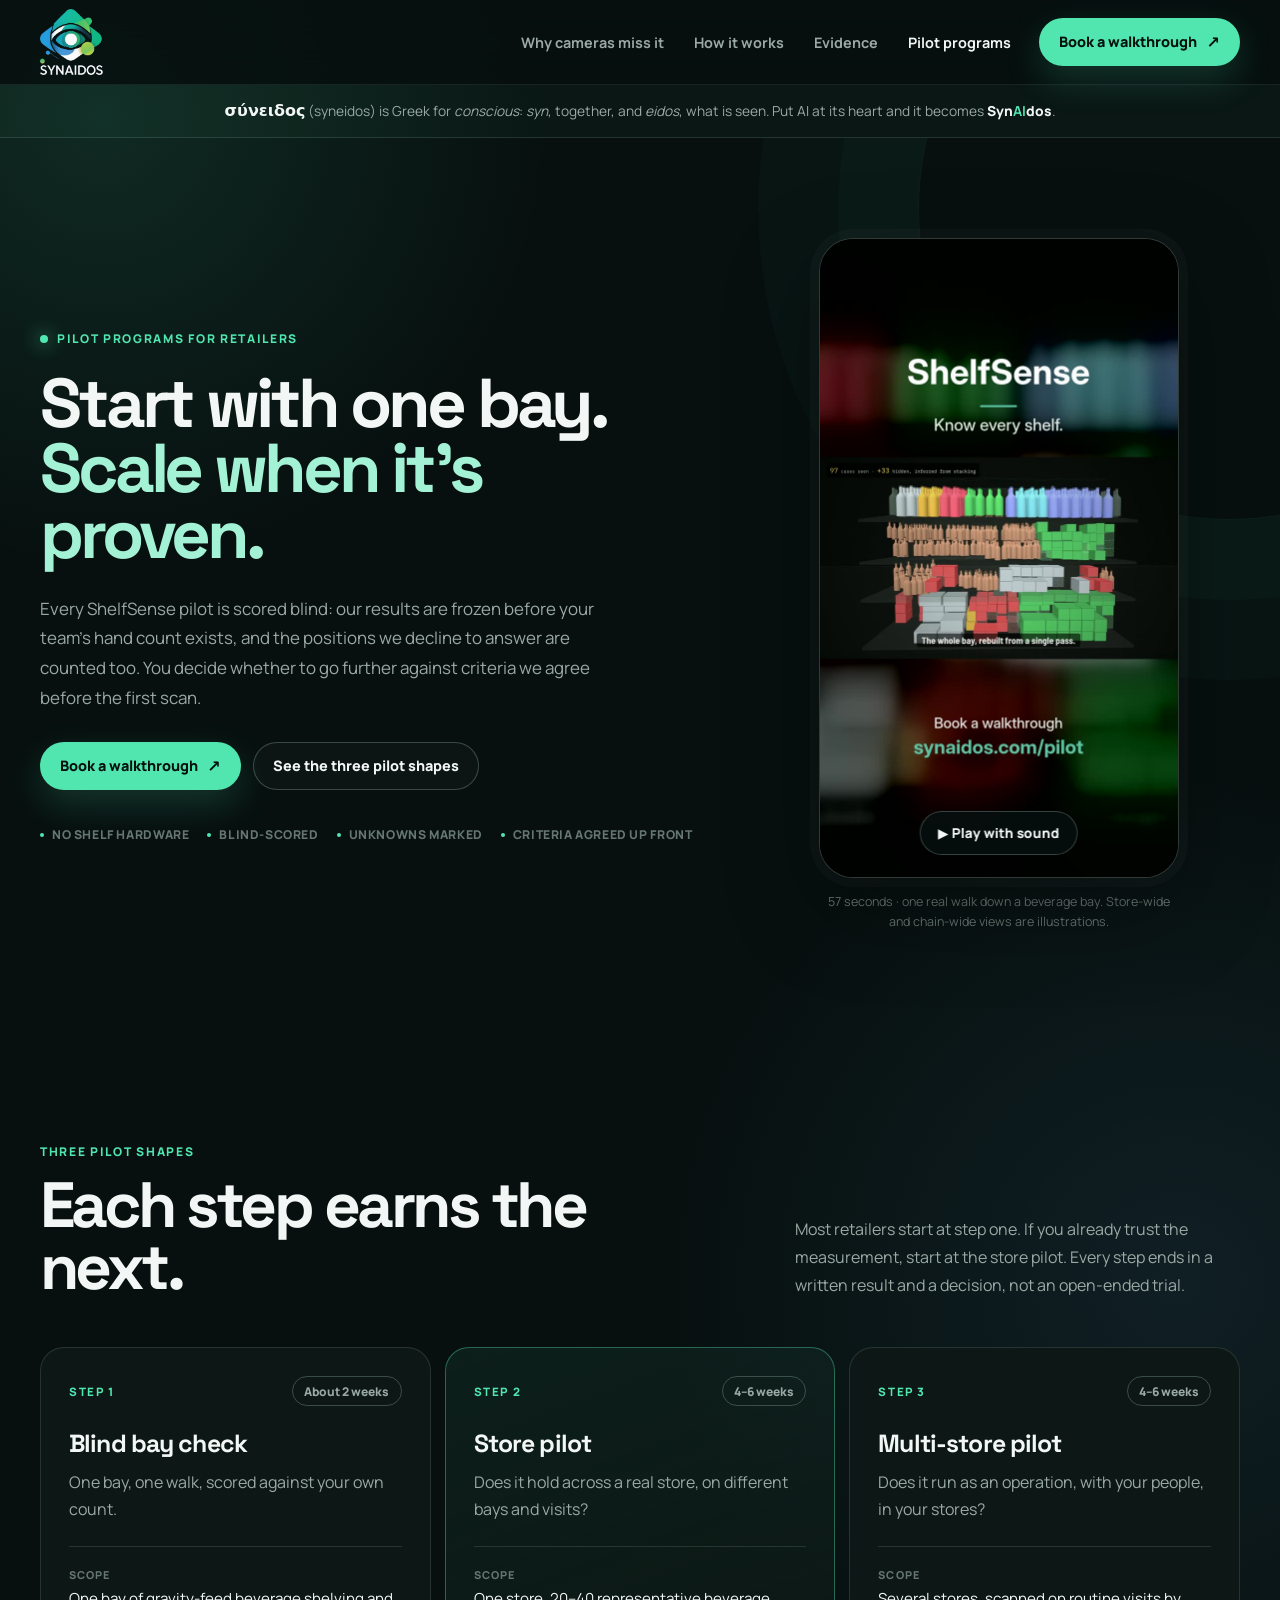
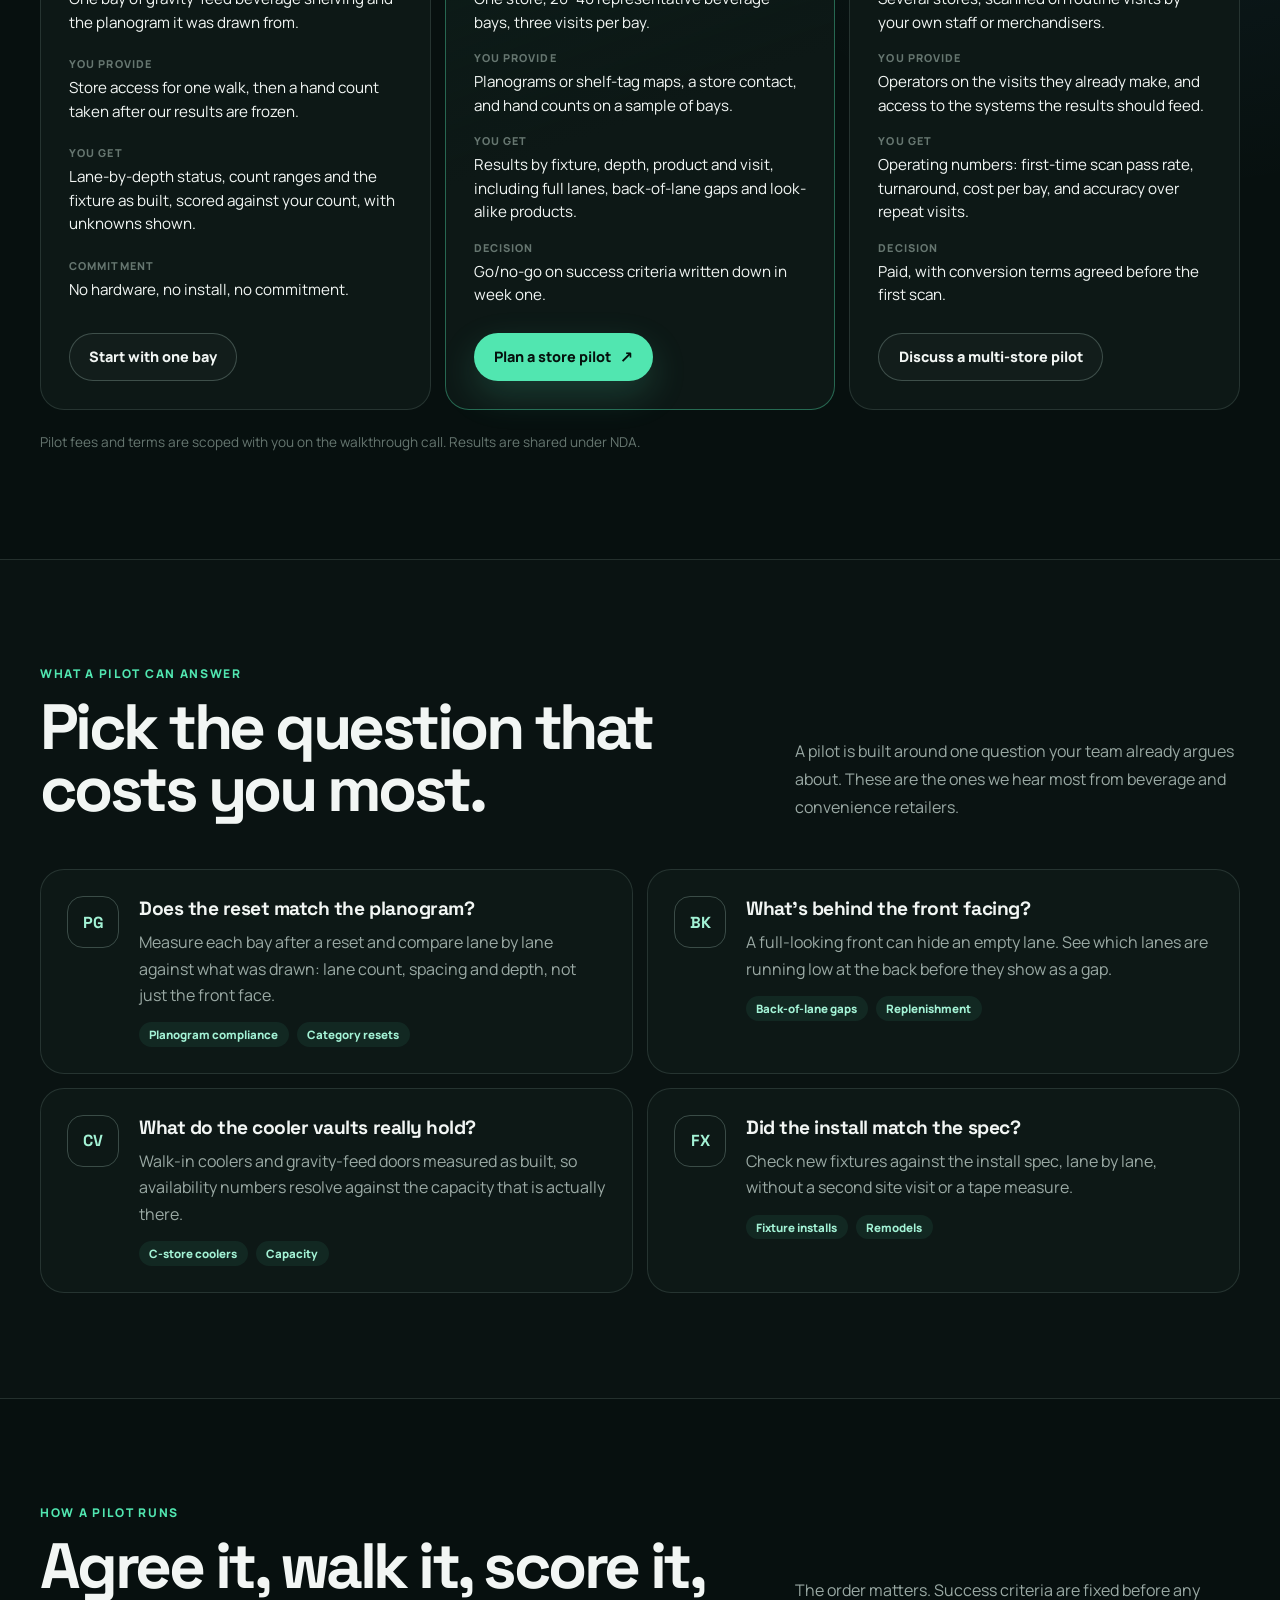
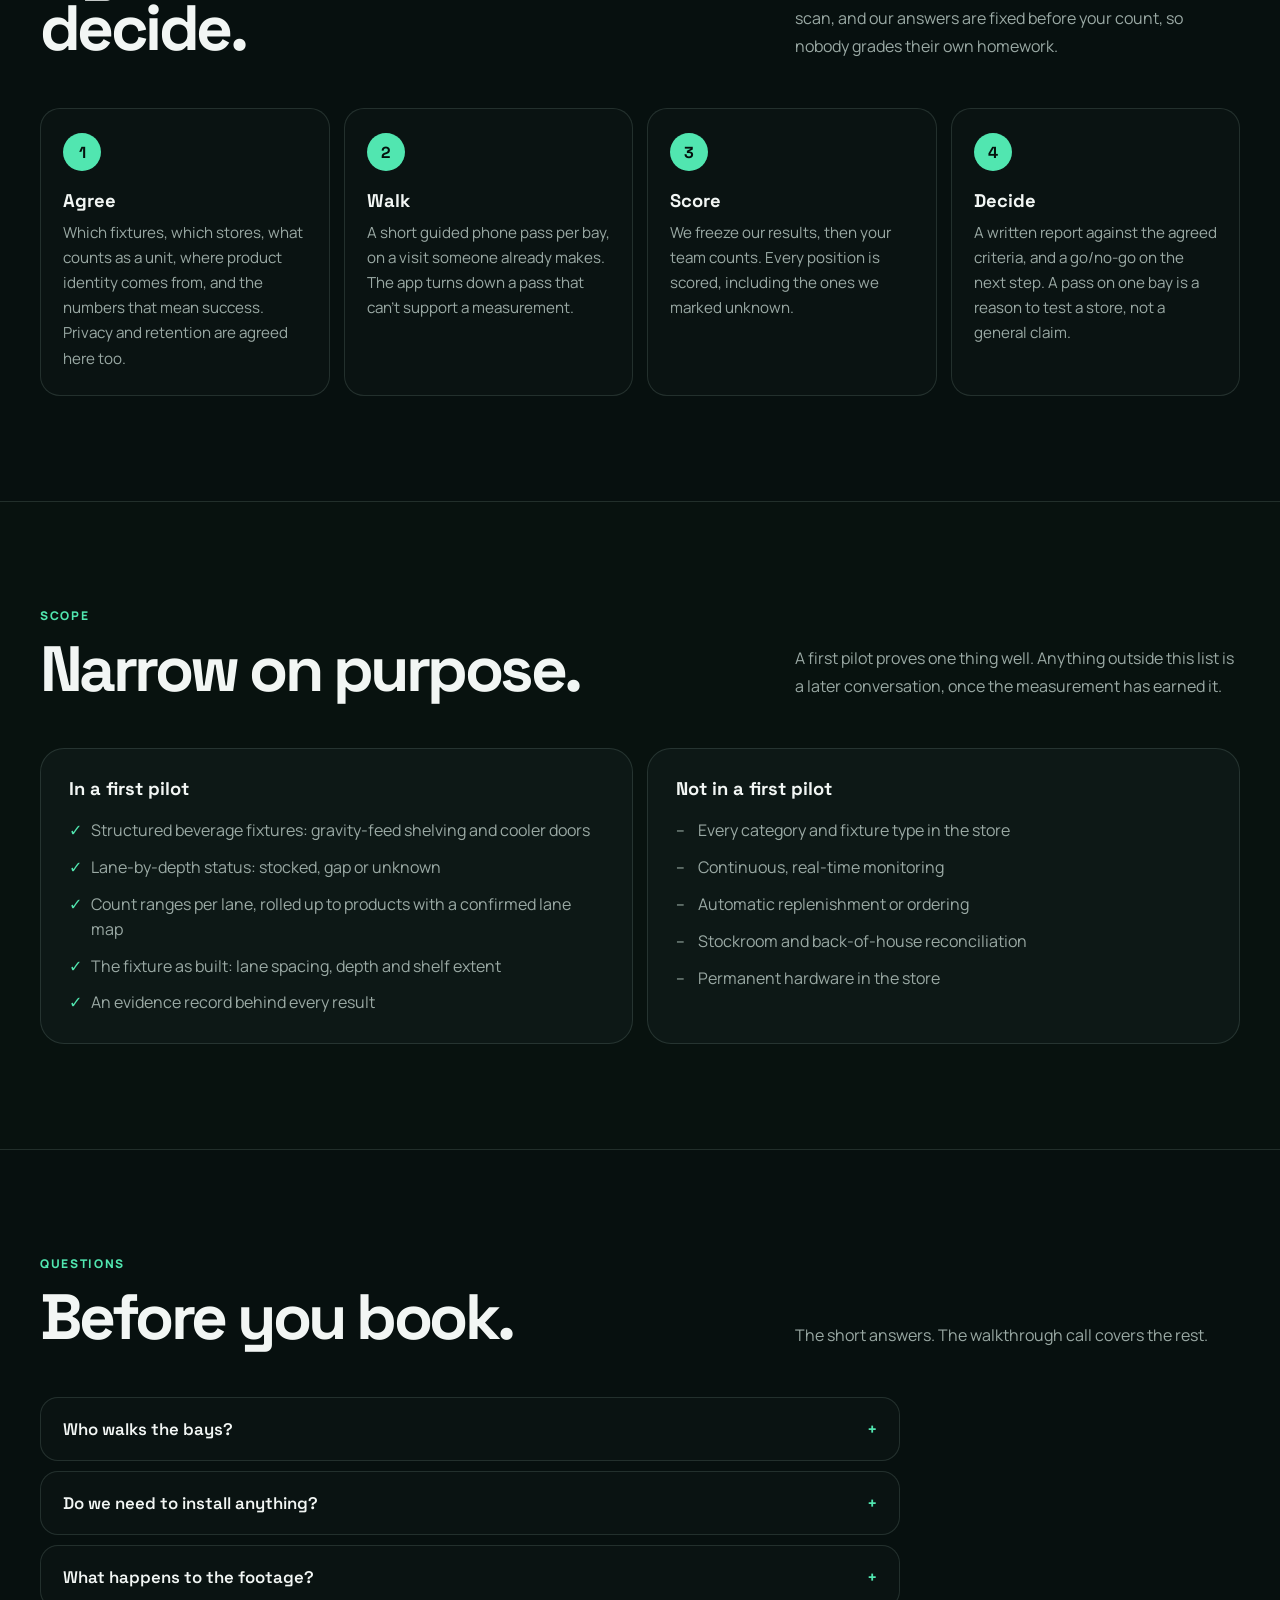
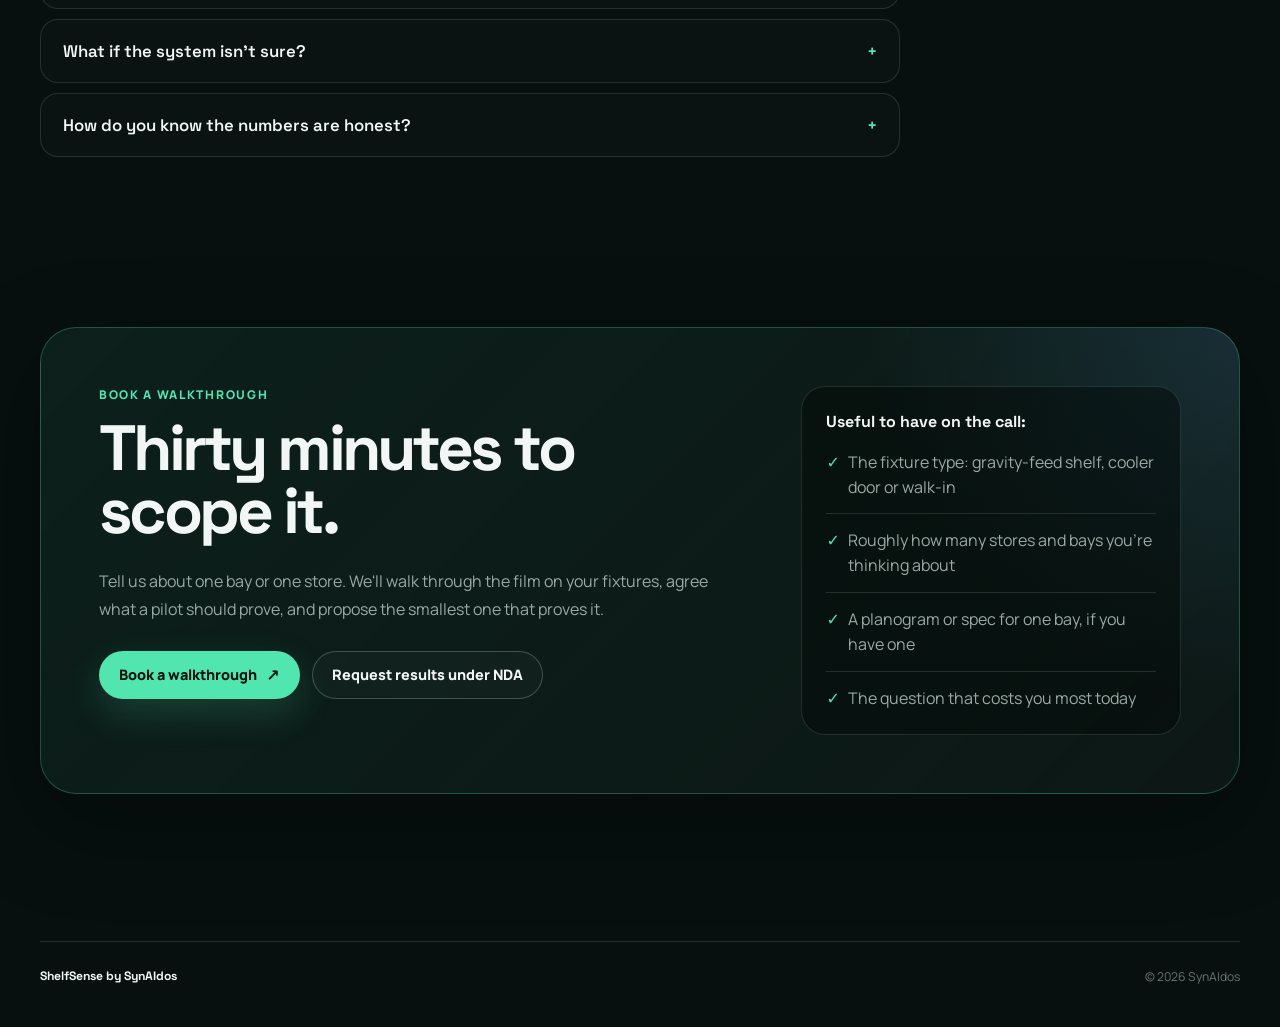
==== pilot/index.html @ da16e363 "Add the /pilot page and the SynAIdos name note - pilot/: three pilot shapes (blind bay check, store " ====
<!doctype html>
<html lang="en">
<head>
  <meta charset="utf-8">
  <meta name="viewport" content="width=device-width, initial-scale=1">
  <meta name="theme-color" content="#07100f">
  <title>Pilot programs | ShelfSense by SynAIdos</title>
  <meta name="description" content="Pilot ShelfSense with your stores: start with one bay scored blind against a hand count, then one store, then a multi-store operational pilot with go/no-go criteria agreed before the first scan.">
  <meta property="og:title" content="ShelfSense pilot programs">
  <meta property="og:description" content="Start with one bay. Scale when it's proven. Pilot programs for retailers, scored blind against your own hand count.">
  <meta property="og:type" content="website">
  <meta property="og:image" content="https://synaidos.com/pilot/media/shelfsense-film-poster.jpg">
  <link rel="icon" type="image/png" href="../myicon.png">
  <link rel="preconnect" href="https://fonts.googleapis.com">
  <link rel="preconnect" href="https://fonts.gstatic.com" crossorigin>
  <link href="https://fonts.googleapis.com/css2?family=Manrope:wght@400;500;600;700;800&family=Space+Grotesk:wght@500;600;700&display=swap" rel="stylesheet">
  <style>
    :root {
      color-scheme: dark;
      --ink:#f2f6f4; --muted:#9aa9a4; --faint:#667670; --bg:#07100f; --deep:#040908;
      --panel:#0d1816; --panel2:#12211e; --line:rgba(181,214,202,.15); --line2:rgba(181,214,202,.27);
      --mint:#51e6b0; --mint2:#a3f2d5; --blue:#69b8ff; --coral:#ff7f68; --amber:#f5c868; --unknown:#63716c;
      --radius:24px; --shell:1200px; --shadow:0 30px 90px rgba(0,0,0,.34);
    }
    * { box-sizing:border-box; }
    html { scroll-behavior:smooth; scroll-padding-top:100px; }
    body { margin:0; min-width:320px; overflow-x:hidden; color:var(--ink); font-family:"Manrope",system-ui,sans-serif; -webkit-font-smoothing:antialiased;
      background:radial-gradient(circle at 8% 2%,rgba(81,230,176,.12),transparent 28rem),radial-gradient(circle at 92% 22%,rgba(105,184,255,.09),transparent 32rem),var(--bg); }
    body.menu-open { overflow:hidden; }
    a { color:inherit; text-decoration:none; }
    button { font:inherit; }
    :focus-visible { outline:3px solid var(--blue); outline-offset:4px; }
    .shell { width:min(calc(100% - 40px),var(--shell)); margin:0 auto; }
    h1,h2,h3,p { margin-top:0; }
    h1,h2,h3 { font-family:"Space Grotesk",system-ui,sans-serif; }

    .site-header { position:sticky; top:0; z-index:30; border-bottom:1px solid rgba(181,214,202,.1); background:rgba(7,16,15,.84); backdrop-filter:blur(18px); }
    .header-inner { min-height:84px; display:flex; align-items:center; justify-content:space-between; gap:28px; }
    .brand { flex:0 0 auto; display:inline-flex; align-items:center; }
    .brand img { display:block; width:auto; height:66px; object-fit:contain; }
    .desktop-nav { margin-left:auto; display:flex; gap:30px; color:var(--muted); font-size:.9rem; font-weight:700; }
    .desktop-nav a,.mobile-nav a { transition:color .16s ease; }
    .desktop-nav a:hover,.mobile-nav a:hover { color:var(--ink); }
    .button { min-height:48px; display:inline-flex; align-items:center; justify-content:center; gap:9px; padding:.85rem 1.2rem; border:1px solid transparent; border-radius:999px; font-size:.9rem; font-weight:800; line-height:1; transition:transform .16s ease,border-color .16s ease; }
    .button:hover { transform:translateY(-2px); }
    .button.primary { color:#05110d; background:var(--mint); box-shadow:0 14px 36px rgba(81,230,176,.18); }
    .button.primary::after { content:"↗"; font-size:1rem; }
    .button.secondary { color:var(--ink); border-color:var(--line2); background:rgba(255,255,255,.025); }
    .menu-toggle { display:none; min-width:48px; min-height:48px; padding:0 14px; border:1px solid var(--line2); border-radius:999px; color:var(--ink); background:transparent; cursor:pointer; font-weight:800; }
    .mobile-nav { display:none; position:absolute; top:calc(100% + 10px); left:20px; right:20px; padding:22px; border:1px solid var(--line2); border-radius:var(--radius); background:rgba(9,19,17,.98); box-shadow:var(--shadow); }
    .mobile-nav[data-open="true"] { display:grid; gap:20px; }
    .mobile-nav nav { display:grid; gap:17px; color:var(--muted); font-weight:700; }

    main section { padding:105px 0; }
    .eyebrow,.section-kicker { color:var(--mint); font-size:.75rem; font-weight:800; letter-spacing:.14em; text-transform:uppercase; }
    .eyebrow { display:inline-flex; align-items:center; gap:9px; }
    .eyebrow::before { content:""; width:8px; height:8px; border-radius:50%; background:currentColor; box-shadow:0 0 18px currentColor; }
    .section-kicker { margin-bottom:14px; }
    .hero { position:relative; padding:94px 0 70px; overflow:hidden; }
    .hero::before { content:""; position:absolute; width:620px; height:620px; right:-260px; top:-240px; border:1px solid rgba(81,230,176,.08); border-radius:50%; box-shadow:0 0 0 80px rgba(81,230,176,.025),0 0 0 160px rgba(81,230,176,.018); }
    .hero-grid { display:grid; grid-template-columns:minmax(0,.88fr) minmax(500px,1.12fr); gap:64px; align-items:center; }
    h1 { max-width:12ch; margin:23px 0 26px; font-size:clamp(3.2rem,5.4vw,5.4rem); line-height:.95; letter-spacing:-.06em; }
    h1 .accent { color:var(--mint2); }
    .hero-copy>p { max-width:590px; margin-bottom:30px; color:var(--muted); font-size:1.06rem; line-height:1.75; }
    .hero-actions,.cta-actions { display:flex; flex-wrap:wrap; gap:12px; }
    .hero-actions { margin-bottom:36px; }
    .signal-row { display:flex; flex-wrap:wrap; gap:18px; color:var(--faint); font-size:.76rem; font-weight:800; letter-spacing:.05em; text-transform:uppercase; }
    .signal-row span { display:inline-flex; align-items:center; gap:8px; }
    .signal-row span::before { content:""; width:4px; height:4px; border-radius:50%; background:var(--mint); }

    .product-window { position:relative; overflow:hidden; border:1px solid var(--line2); border-radius:28px; background:#091310; box-shadow:var(--shadow); transform:perspective(1200px) rotateY(-2deg) rotateX(1deg); }
    .window-bar { min-height:58px; display:flex; align-items:center; justify-content:space-between; gap:20px; padding:0 20px; border-bottom:1px solid var(--line); }
    .window-brand,.scan-state { display:flex; align-items:center; gap:10px; }
    .window-brand { font-family:"Space Grotesk"; font-size:.9rem; font-weight:700; }
    .window-mark { width:26px; height:26px; display:grid; place-items:center; border:1px solid rgba(81,230,176,.5); border-radius:8px; color:var(--mint); font-size:.72rem; }
    .scan-state { color:var(--mint); font-size:.7rem; font-weight:800; letter-spacing:.08em; text-transform:uppercase; }
    .scan-state::before { content:""; width:7px; height:7px; border-radius:50%; background:var(--mint); box-shadow:0 0 12px var(--mint); }
    .window-body { padding:24px; }
    .window-heading { display:flex; align-items:flex-end; justify-content:space-between; gap:20px; margin-bottom:18px; }
    .window-heading small,.metric-label,.shelf-axis,.legend,.phone-readout small { color:var(--faint); font-size:.66rem; font-weight:800; letter-spacing:.08em; text-transform:uppercase; }
    .window-heading h2 { margin:5px 0 0; font-size:1.25rem; letter-spacing:-.03em; }
    .capture-tag { padding:7px 10px; border:1px solid var(--line); border-radius:999px; color:var(--muted); font-size:.67rem; font-weight:700; }
    .shelf-frame { padding:18px 18px 14px; border:1px solid var(--line); border-radius:18px; background:linear-gradient(rgba(105,184,255,.025) 1px,transparent 1px),linear-gradient(90deg,rgba(105,184,255,.025) 1px,transparent 1px),#08100e; background-size:20px 20px; }
    .shelf-grid { display:grid; grid-template-columns:repeat(10,minmax(18px,1fr)); grid-template-rows:repeat(6,31px); gap:5px; }
    .slot { position:relative; overflow:hidden; border:1px solid transparent; border-radius:7px; }
    .slot::after { content:""; position:absolute; inset:4px 7px 3px; border:1px solid rgba(255,255,255,.17); border-radius:50% 50% 35% 35%; }
    .slot.stocked { background:rgba(81,230,176,.74); }
    .slot.gap { background:rgba(255,127,104,.88); }
    .slot.unknown { border-color:var(--unknown); background:rgba(99,113,108,.08); }
    .slot.unknown::after { display:none; }
    .shelf-axis { display:flex; justify-content:space-between; margin-top:11px; }
    .legend { display:flex; flex-wrap:wrap; gap:14px; margin:14px 0 20px; }
    .legend span { display:inline-flex; align-items:center; gap:7px; }
    .legend i { width:8px; height:8px; display:inline-block; border-radius:3px; background:var(--c); }
    .window-metrics { display:grid; grid-template-columns:repeat(3,minmax(0,1fr)); gap:9px; }
    .window-metric { min-height:92px; padding:14px; border:1px solid var(--line); border-radius:14px; background:rgba(255,255,255,.02); }
    .window-metric strong { display:block; margin-top:10px; font-family:"Space Grotesk"; font-size:1.08rem; }
    .window-metric strong.good { color:var(--mint); }

    .section-heading { display:grid; grid-template-columns:minmax(0,1.1fr) minmax(320px,.7fr); align-items:end; gap:56px; margin-bottom:48px; }
    .section-heading h2,.proof-copy h2,.boundary-copy h2,.cta-copy h2 { margin:0; font-size:clamp(2.6rem,5vw,4.8rem); line-height:.98; letter-spacing:-.055em; }
    .section-heading p,.proof-copy>p,.boundary-copy>p,.cta-copy>p { margin-bottom:0; color:var(--muted); line-height:1.75; }
    .problem,.proof { border-top:1px solid var(--line); border-bottom:1px solid var(--line); background:rgba(255,255,255,.012); }
    .problem-grid,.output-grid { display:grid; grid-template-columns:repeat(3,minmax(0,1fr)); gap:14px; }
    .feature-card,.output-card { min-height:260px; padding:26px; border:1px solid var(--line); border-radius:var(--radius); background:var(--panel); }
    .feature-number,.output-icon { display:inline-flex; align-items:center; justify-content:center; border:1px solid var(--line2); color:var(--mint); font-family:"Space Grotesk"; font-weight:700; }
    .feature-number { width:38px; height:38px; margin-bottom:42px; border-radius:12px; font-size:.8rem; }
    .feature-card h3,.output-card h3,.step-card h3 { margin-bottom:12px; font-size:1.3rem; letter-spacing:-.03em; }
    .feature-card p,.output-card p,.step-card p { margin:0; color:var(--muted); font-size:1rem; line-height:1.7; }

    .workflow-grid { display:grid; grid-template-columns:minmax(0,.78fr) minmax(520px,1.22fr); gap:60px; align-items:center; }
    .steps { display:grid; gap:11px; }
    .step-card { display:grid; grid-template-columns:44px 1fr; gap:18px; padding:22px; border:1px solid var(--line); border-radius:20px; background:rgba(255,255,255,.014); }
    .step-index { width:38px; height:38px; display:grid; place-items:center; border-radius:50%; color:var(--mint); background:rgba(81,230,176,.1); font-family:"Space Grotesk"; font-size:.8rem; font-weight:700; }
    .step-card h3 { margin-top:2px; margin-bottom:8px; }
    .workflow-visual { min-height:590px; position:relative; display:grid; place-items:center; overflow:hidden; border:1px solid var(--line); border-radius:36px; background:radial-gradient(circle at 48% 45%,rgba(81,230,176,.13),transparent 17rem),linear-gradient(rgba(105,184,255,.035) 1px,transparent 1px),linear-gradient(90deg,rgba(105,184,255,.035) 1px,transparent 1px),var(--deep); background-size:auto,36px 36px,36px 36px,auto; }
    .workflow-visual::before { content:""; position:absolute; width:440px; height:440px; border:1px solid rgba(81,230,176,.13); border-radius:50%; }
    .phone { position:relative; z-index:2; width:254px; height:508px; padding:11px; border:2px solid #4c5e58; border-radius:44px; background:#060a09; box-shadow:0 35px 80px rgba(0,0,0,.55); transform:rotate(-4deg); }
    .phone-screen { height:100%; position:relative; overflow:hidden; border-radius:34px; background:linear-gradient(180deg,rgba(4,9,8,.1),rgba(4,9,8,.78)),repeating-linear-gradient(90deg,#22352f 0 15px,#182620 15px 18px); }
    .phone-notch { position:absolute; z-index:2; top:10px; left:50%; width:82px; height:22px; border-radius:999px; background:#050807; transform:translateX(-50%); }
    .scan-guide { position:absolute; inset:90px 21px 100px; border:2px solid var(--mint); border-radius:12px; box-shadow:0 0 24px rgba(81,230,176,.18),inset 0 0 24px rgba(81,230,176,.08); }
    .scan-guide::before,.scan-guide::after { content:""; position:absolute; left:50%; width:54px; height:2px; background:var(--mint); transform:translateX(-50%); }
    .scan-guide::before { top:33%; } .scan-guide::after { top:66%; }
    .phone-label { position:absolute; top:50px; left:0; right:0; text-align:center; font-size:.72rem; font-weight:800; }
    .phone-readout { position:absolute; left:17px; right:17px; bottom:22px; padding:13px; border:1px solid rgba(255,255,255,.12); border-radius:14px; background:rgba(5,10,9,.78); backdrop-filter:blur(10px); }
    .phone-readout strong { display:flex; justify-content:space-between; margin-top:7px; font-size:.78rem; }
    .phone-readout strong span,.float-card strong.pass { color:var(--mint); }
    .float-card { position:absolute; z-index:3; min-width:170px; padding:15px; border:1px solid var(--line2); border-radius:16px; background:rgba(13,24,22,.92); box-shadow:0 18px 44px rgba(0,0,0,.35); backdrop-filter:blur(12px); }
    .float-card small { display:block; margin-bottom:7px; color:var(--faint); font-size:.62rem; font-weight:800; letter-spacing:.08em; text-transform:uppercase; }
    .float-card strong { font-family:"Space Grotesk"; font-size:1.05rem; }
    .float-card.position { top:88px; right:34px; } .float-card.quality { left:34px; bottom:86px; }

    .outputs { padding-top:40px; }
    .output-card { min-height:270px; background:linear-gradient(145deg,rgba(255,255,255,.025),rgba(255,255,255,.008)); }
    .buyer-card { display:flex; flex-direction:column; }
    .buyer-card p { flex:1; }
    .buyer-ask { margin-top:22px; padding-top:16px; border-top:1px solid var(--line); color:var(--mint); font-size:.9rem; font-weight:800; }
    .buyer-ask::after { content:" →"; }
    .buyer-ask:hover { color:var(--mint2); }
    .output-icon { width:54px; height:54px; margin-bottom:36px; border-radius:16px; background:rgba(81,230,176,.06); }
    .proof { position:relative; overflow:hidden; background:#08120f; }
    .proof-grid { display:grid; grid-template-columns:minmax(0,.72fr) minmax(540px,1.28fr); gap:70px; align-items:center; }
    .proof-copy h2,.boundary-copy h2,.cta-copy h2 { margin-bottom:25px; }
    .scorecard { overflow:hidden; border:1px solid var(--line2); border-radius:28px; background:var(--panel); box-shadow:var(--shadow); }
    .scorecard-head { display:flex; align-items:center; justify-content:space-between; gap:20px; padding:20px 22px; border-bottom:1px solid var(--line); }
    .scorecard-head strong { font-family:"Space Grotesk"; }
    .blind-badge { padding:6px 9px; border:1px solid rgba(81,230,176,.25); border-radius:999px; color:var(--mint); background:rgba(81,230,176,.055); font-size:.65rem; font-weight:800; letter-spacing:.08em; text-transform:uppercase; }
    .score-grid { display:grid; grid-template-columns:repeat(2,minmax(0,1fr)); }
    .score { min-height:155px; padding:24px; border-right:1px solid var(--line); border-bottom:1px solid var(--line); }
    .score:nth-child(2n) { border-right:0; } .score:nth-last-child(-n+2) { border-bottom:0; }
    .score span { color:var(--muted); font-size:.73rem; font-weight:700; }
    .score strong { display:block; margin:13px 0 8px; font-family:"Space Grotesk"; font-size:clamp(2rem,4vw,3.4rem); letter-spacing:-.055em; line-height:1; }
    .score small { color:var(--faint); font-size:.69rem; line-height:1.5; } .primary-score strong { color:var(--mint); }
    .score strong.scope-value { font-size:clamp(1.3rem,2.2vw,1.75rem); letter-spacing:-.03em; line-height:1.15; }
    .range-result { padding:20px 22px; border-top:1px solid var(--line); color:var(--muted); font-size:1rem; line-height:1.65; } .range-result strong { color:var(--ink); }

    .boundaries-grid { display:grid; grid-template-columns:minmax(0,.8fr) minmax(520px,1.2fr); gap:72px; align-items:center; }
    .boundary-list { display:grid; gap:10px; }
    .boundary-item { display:grid; grid-template-columns:12px 1fr auto; align-items:center; gap:15px; min-height:70px; padding:14px 18px; border:1px solid var(--line); border-radius:18px; background:rgba(255,255,255,.014); }
    .dot { width:8px; height:8px; border-radius:50%; background:var(--c); box-shadow:0 0 12px var(--c); }
    .boundary-item strong { font-family:"Space Grotesk"; font-size:.94rem; }
    .boundary-item small { max-width:190px; color:var(--faint); font-size:.7rem; line-height:1.45; text-align:right; }
    .pilot { padding-top:65px; }
    .pilot-panel { position:relative; overflow:hidden; display:grid; grid-template-columns:minmax(0,1.1fr) minmax(360px,.65fr); gap:60px; padding:58px; border:1px solid rgba(81,230,176,.28); border-radius:36px; background:radial-gradient(circle at 100% 0,rgba(105,184,255,.13),transparent 23rem),linear-gradient(135deg,rgba(81,230,176,.075),var(--panel)); box-shadow:var(--shadow); }
    .cta-copy h2 { max-width:12ch; } .cta-copy>p { max-width:620px; margin-bottom:28px; }
    .pilot-includes { padding:24px; border:1px solid var(--line); border-radius:var(--radius); background:rgba(4,9,8,.48); }
    .pilot-includes h3 { margin-bottom:18px; font-size:1rem; }
    .pilot-includes ul { list-style:none; margin:0; padding:0; display:grid; gap:14px; color:var(--muted); font-size:1rem; line-height:1.55; }
    .pilot-includes li { position:relative; padding:0 0 14px 22px; border-bottom:1px solid var(--line); }
    .pilot-includes li:last-child { padding-bottom:0; border:0; }
    .pilot-includes li::before { content:"✓"; position:absolute; left:0; color:var(--mint); font-weight:800; }
    .footer { padding:42px 0; }
    .footer-inner { display:flex; justify-content:space-between; gap:30px; padding-top:26px; border-top:1px solid var(--line); color:var(--faint); font-size:.76rem; }
    .footer-brand { color:var(--ink); font-family:"Space Grotesk"; font-weight:700; }

    .name-note { border-bottom:1px solid var(--line); background:rgba(81,230,176,.035); }
    .name-note p { margin:0; padding:13px 0; color:var(--muted); font-size:.86rem; line-height:1.6; text-align:center; }
    .name-note .greek { color:var(--ink); font-family:"Space Grotesk",system-ui,sans-serif; font-size:1rem; font-weight:600; }
    .name-note .brandword { color:var(--ink); font-weight:800; } .name-note .brandword b { color:var(--mint); }
    @media (max-width:1060px) {
      .hero-grid,.workflow-grid,.proof-grid,.boundaries-grid,.pilot-panel { grid-template-columns:1fr; }
      .hero-copy { max-width:760px; } h1 { max-width:11ch; } .product-window { max-width:760px; transform:none; }
      .proof-copy,.boundary-copy { max-width:720px; } .pilot-includes { max-width:620px; }
    }
    @media (max-width:820px) {
      .desktop-nav,.header-cta { display:none; } .menu-toggle { display:inline-flex; align-items:center; justify-content:center; }
      .section-heading { grid-template-columns:1fr; gap:22px; } .problem-grid,.output-grid { grid-template-columns:1fr; }
      .feature-card,.output-card { min-height:0; } .feature-number,.output-icon { margin-bottom:24px; }
    }
    @media (max-width:620px) {
      .shell { width:min(calc(100% - 24px),var(--shell)); } .header-inner { min-height:74px; } .brand img { height:58px; }
      .mobile-nav { left:12px; right:12px; } main section { padding:76px 0; } .hero { padding:60px 0 40px; } .hero-grid { gap:44px; }
      h1 { font-size:clamp(2.6rem,12.5vw,4rem); } .hero-copy>p { font-size:1rem; }
      .hero-actions .button,.cta-actions .button { width:100%; } .signal-row { display:grid; grid-template-columns:1fr 1fr; gap:13px; }
      .product-window { border-radius:20px; } .window-bar { padding:0 15px; } .window-body { padding:15px; } .capture-tag { display:none; }
      .shelf-frame { padding:12px; } .shelf-grid { grid-template-rows:repeat(6,24px); gap:3px; } .slot::after { inset:3px 4px 2px; }
      .window-metrics,.score-grid { grid-template-columns:1fr; } .window-metric { min-height:0; }
      .section-heading h2,.proof-copy h2,.boundary-copy h2,.cta-copy h2 { font-size:clamp(2.35rem,12vw,3.5rem); }
      .workflow-visual { min-height:540px; } .phone { width:220px; height:450px; }
      .float-card { min-width:145px; padding:12px; } .float-card.position { top:36px; right:12px; } .float-card.quality { left:12px; bottom:36px; }
      .score { min-height:135px; border-right:0; }
      .score:nth-last-child(-n+2) { border-bottom:1px solid var(--line); }
      .score:last-child { border-bottom:0; }
      .boundary-item { grid-template-columns:12px 1fr; } .boundary-item small { grid-column:2; max-width:none; text-align:left; }
      .pilot { padding-top:32px; } .pilot-panel { gap:38px; padding:34px 22px; border-radius:26px; }
      .footer-inner { align-items:flex-start; flex-direction:column; gap:10px; }
    }
    @media (prefers-reduced-motion:reduce) { html { scroll-behavior:auto; } *,*::before,*::after { transition-duration:.01ms; } }
  
    /* pilot page */
    .desktop-nav a[aria-current="page"],.mobile-nav a[aria-current="page"] { color:var(--ink); }
    .pilot-hero { padding:84px 0 90px; }
    .pilot-hero .hero-grid { grid-template-columns:minmax(0,1.15fr) minmax(300px,.85fr); }
    .pilot-hero h1 { max-width:13ch; }
    .film { justify-self:center; width:min(100%,360px); }
    .film-frame { position:relative; overflow:hidden; aspect-ratio:9/16; border:1px solid var(--line2); border-radius:34px; background:#000; box-shadow:var(--shadow),0 0 0 9px rgba(255,255,255,.025); }
    .film-frame video { display:block; width:100%; height:100%; object-fit:cover; }
    .film-sound { position:absolute; left:50%; bottom:22px; transform:translateX(-50%); min-height:44px; padding:.7rem 1.1rem; border:1px solid var(--line2); border-radius:999px; color:var(--ink); background:rgba(7,16,15,.82); backdrop-filter:blur(10px); font-size:.85rem; font-weight:800; cursor:pointer; white-space:nowrap; }
    .film-sound:hover { border-color:var(--mint); }
    .film-sound[hidden] { display:none; }
    .film figcaption { margin-top:14px; color:var(--faint); font-size:.78rem; line-height:1.6; text-align:center; }
    .ladder { display:grid; grid-template-columns:repeat(3,minmax(0,1fr)); gap:14px; counter-reset:tier; }
    .tier { position:relative; display:flex; flex-direction:column; padding:28px; border:1px solid var(--line); border-radius:var(--radius); background:var(--panel); }
    .tier.featured { border-color:rgba(81,230,176,.38); background:linear-gradient(160deg,rgba(81,230,176,.07),var(--panel) 55%); }
    .tier-top { display:flex; align-items:center; justify-content:space-between; gap:12px; margin-bottom:22px; }
    .tier-step { color:var(--mint); font-size:.72rem; font-weight:800; letter-spacing:.14em; text-transform:uppercase; }
    .tier-length { padding:.35rem .7rem; border:1px solid var(--line2); border-radius:999px; color:var(--muted); font-size:.75rem; font-weight:800; white-space:nowrap; }
    .tier h3 { margin-bottom:10px; font-size:1.55rem; letter-spacing:-.035em; }
    .tier-lede { color:var(--muted); line-height:1.65; }
    .tier dl { display:grid; gap:16px; margin:8px 0 26px; padding-top:20px; border-top:1px solid var(--line); flex:1; }
    .tier dt { margin-bottom:5px; color:var(--faint); font-size:.68rem; font-weight:800; letter-spacing:.1em; text-transform:uppercase; }
    .tier dd { margin:0; color:var(--ink); font-size:.95rem; line-height:1.55; }
    .tier .button { align-self:flex-start; }
    .ladder-note { margin:22px 0 0; color:var(--faint); font-size:.85rem; line-height:1.6; }
    .shapes { border-top:1px solid var(--line); border-bottom:1px solid var(--line); background:rgba(255,255,255,.012); }
    .shape-grid { display:grid; grid-template-columns:repeat(2,minmax(0,1fr)); gap:14px; }
    .shape { display:grid; grid-template-columns:52px 1fr; gap:20px; padding:26px; border:1px solid var(--line); border-radius:var(--radius); background:var(--panel); }
    .shape-icon { display:grid; place-items:center; width:52px; height:52px; border:1px solid var(--line2); border-radius:16px; color:var(--mint2); font-family:"Space Grotesk"; font-weight:700; }
    .shape h3 { margin-bottom:8px; font-size:1.2rem; letter-spacing:-.025em; }
    .shape p { margin:0 0 14px; color:var(--muted); line-height:1.65; }
    .shape-tags { display:flex; flex-wrap:wrap; gap:8px; }
    .shape-tags span { padding:.3rem .65rem; border-radius:999px; background:rgba(81,230,176,.08); color:var(--mint2); font-size:.72rem; font-weight:800; }
    .timeline { display:grid; grid-template-columns:repeat(4,minmax(0,1fr)); gap:14px; margin:0; padding:0; list-style:none; }
    .timeline li { position:relative; padding:24px 22px; border:1px solid var(--line); border-radius:20px; background:rgba(255,255,255,.014); }
    .timeline .step-number { display:grid; place-items:center; width:38px; height:38px; margin-bottom:18px; border-radius:50%; color:#05110d; background:var(--mint); font-family:"Space Grotesk"; font-weight:700; }
    .timeline h3 { margin-bottom:8px; font-size:1.15rem; }
    .timeline p { margin:0; color:var(--muted); font-size:.95rem; line-height:1.65; }
    .split { display:grid; grid-template-columns:repeat(2,minmax(0,1fr)); gap:14px; }
    .split-card { padding:28px; border:1px solid var(--line); border-radius:var(--radius); background:var(--panel); }
    .split-card h3 { margin-bottom:18px; font-size:1.15rem; }
    .split-card ul { display:grid; gap:12px; margin:0; padding:0; list-style:none; color:var(--muted); line-height:1.55; }
    .split-card li { position:relative; padding-left:22px; }
    .split-card li::before { content:"✓"; position:absolute; left:0; color:var(--mint); font-weight:800; }
    .split-card.out li::before { content:"–"; color:var(--faint); }
    .faq { display:grid; gap:10px; max-width:860px; }
    .faq details { border:1px solid var(--line); border-radius:18px; background:rgba(255,255,255,.014); }
    .faq summary { padding:20px 22px; cursor:pointer; font-family:"Space Grotesk"; font-weight:600; font-size:1.05rem; list-style:none; }
    .faq summary::-webkit-details-marker { display:none; }
    .faq summary::after { content:"+"; float:right; color:var(--mint); }
    .faq details[open] summary::after { content:"–"; }
    .faq details p { margin:0; padding:0 22px 22px; color:var(--muted); line-height:1.7; }
    @media (max-width:1060px) {
      .pilot-hero .hero-grid { grid-template-columns:1fr; } .ladder { grid-template-columns:1fr; max-width:680px; }
      .timeline { grid-template-columns:repeat(2,minmax(0,1fr)); }
    }
    @media (max-width:820px) { .shape-grid,.split { grid-template-columns:1fr; } }
    @media (max-width:620px) {
      .pilot-hero { padding:56px 0 64px; } .timeline { grid-template-columns:1fr; }
      .shape { grid-template-columns:1fr; gap:14px; padding:22px; } .tier { padding:22px; } .tier .button { width:100%; }
    }
  </style>
</head>
<body>
  <header class="site-header">
    <div class="shell header-inner">
      <a class="brand" href="../" aria-label="SynAIdos ShelfSense home"><img src="../synaidos-logo.png" alt="SynAIdos" width="204" height="213"></a>
      <nav class="desktop-nav" aria-label="Primary navigation">
        <a href="../#optics">Why cameras miss it</a><a href="../#how-it-works">How it works</a><a href="../#evidence">Evidence</a><a href="./" aria-current="page">Pilot programs</a>
      </nav>
      <a class="button primary header-cta" href="#book">Book a walkthrough</a>
      <button class="menu-toggle" type="button" aria-expanded="false" aria-controls="mobile-nav">Menu</button>
      <div class="mobile-nav" id="mobile-nav" data-open="false">
        <nav aria-label="Mobile navigation"><a href="../#optics">Why cameras miss it</a><a href="../#how-it-works">How it works</a><a href="../#evidence">Evidence</a><a href="./" aria-current="page">Pilot programs</a></nav>
        <a class="button primary" href="#book">Book a walkthrough</a>
      </div>
    </div>
  </header>

  <main id="top">
    <aside class="name-note" aria-label="About the name"><div class="shell"><p><span class="greek" lang="el">σύνειδος</span> (syneidos) is Greek for <em>conscious</em>: <em>syn</em>, together, and <em>eidos</em>, what is seen. Put AI at its heart and it becomes <span class="brandword">Syn<b>AI</b>dos</span>.</p></div></aside>
    <section class="hero pilot-hero" aria-labelledby="hero-title">
      <div class="shell hero-grid">
        <div class="hero-copy">
          <div class="eyebrow">Pilot programs for retailers</div>
          <h1 id="hero-title">Start with one bay. <span class="accent">Scale when it's proven.</span></h1>
          <p>Every ShelfSense pilot is scored blind: our results are frozen before your team's hand count exists, and the positions we decline to answer are counted too. You decide whether to go further against criteria we agree before the first scan.</p>
          <div class="hero-actions"><a class="button primary" href="#book">Book a walkthrough</a><a class="button secondary" href="#programs">See the three pilot shapes</a></div>
          <div class="signal-row"><span>No shelf hardware</span><span>Blind-scored</span><span>Unknowns marked</span><span>Criteria agreed up front</span></div>
        </div>
        <figure class="film">
          <div class="film-frame">
            <video id="film" muted loop playsinline preload="metadata" poster="media/shelfsense-film-poster.jpg" aria-label="ShelfSense film: one phone walk down a beverage bay, rebuilt in 3D">
              <source src="media/shelfsense-film-vertical.mp4" type="video/mp4">
            </video>
            <button class="film-sound" id="film-sound" type="button">▶ Play with sound</button>
          </div>
          <figcaption>57 seconds · one real walk down a beverage bay. Store-wide and chain-wide views are illustrations.</figcaption>
        </figure>
      </div>
    </section>

    <section id="programs" aria-labelledby="programs-title">
      <div class="shell">
        <div class="section-heading">
          <div><div class="section-kicker">Three pilot shapes</div><h2 id="programs-title">Each step earns the next.</h2></div>
          <p>Most retailers start at step one. If you already trust the measurement, start at the store pilot. Every step ends in a written result and a decision, not an open-ended trial.</p>
        </div>
        <div class="ladder">
          <article class="tier">
            <div class="tier-top"><span class="tier-step">Step 1</span><span class="tier-length">About 2 weeks</span></div>
            <h3>Blind bay check</h3>
            <p class="tier-lede">One bay, one walk, scored against your own count.</p>
            <dl>
              <div><dt>Scope</dt><dd>One bay of gravity-feed beverage shelving and the planogram it was drawn from.</dd></div>
              <div><dt>You provide</dt><dd>Store access for one walk, then a hand count taken after our results are frozen.</dd></div>
              <div><dt>You get</dt><dd>Lane-by-depth status, count ranges and the fixture as built, scored against your count, with unknowns shown.</dd></div>
              <div><dt>Commitment</dt><dd>No hardware, no install, no commitment.</dd></div>
            </dl>
            <a class="button secondary" href="mailto:hello@synaidos.com?subject=ShelfSense%20pilot%20%E2%80%94%20blind%20bay%20check">Start with one bay</a>
          </article>
          <article class="tier featured">
            <div class="tier-top"><span class="tier-step">Step 2</span><span class="tier-length">4–6 weeks</span></div>
            <h3>Store pilot</h3>
            <p class="tier-lede">Does it hold across a real store, on different bays and visits?</p>
            <dl>
              <div><dt>Scope</dt><dd>One store, 20–40 representative beverage bays, three visits per bay.</dd></div>
              <div><dt>You provide</dt><dd>Planograms or shelf-tag maps, a store contact, and hand counts on a sample of bays.</dd></div>
              <div><dt>You get</dt><dd>Results by fixture, depth, product and visit, including full lanes, back-of-lane gaps and look-alike products.</dd></div>
              <div><dt>Decision</dt><dd>Go/no-go on success criteria written down in week one.</dd></div>
            </dl>
            <a class="button primary" href="mailto:hello@synaidos.com?subject=ShelfSense%20pilot%20%E2%80%94%20store%20pilot">Plan a store pilot</a>
          </article>
          <article class="tier">
            <div class="tier-top"><span class="tier-step">Step 3</span><span class="tier-length">4–6 weeks</span></div>
            <h3>Multi-store pilot</h3>
            <p class="tier-lede">Does it run as an operation, with your people, in your stores?</p>
            <dl>
              <div><dt>Scope</dt><dd>Several stores, scanned on routine visits by your own staff or merchandisers.</dd></div>
              <div><dt>You provide</dt><dd>Operators on the visits they already make, and access to the systems the results should feed.</dd></div>
              <div><dt>You get</dt><dd>Operating numbers: first-time scan pass rate, turnaround, cost per bay, and accuracy over repeat visits.</dd></div>
              <div><dt>Decision</dt><dd>Paid, with conversion terms agreed before the first scan.</dd></div>
            </dl>
            <a class="button secondary" href="mailto:hello@synaidos.com?subject=ShelfSense%20pilot%20%E2%80%94%20multi-store%20pilot">Discuss a multi-store pilot</a>
          </article>
        </div>
        <p class="ladder-note">Pilot fees and terms are scoped with you on the walkthrough call. Results are shared under NDA.</p>
      </div>
    </section>

    <section class="shapes" aria-labelledby="shapes-title">
      <div class="shell">
        <div class="section-heading">
          <div><div class="section-kicker">What a pilot can answer</div><h2 id="shapes-title">Pick the question that costs you most.</h2></div>
          <p>A pilot is built around one question your team already argues about. These are the ones we hear most from beverage and convenience retailers.</p>
        </div>
        <div class="shape-grid">
          <article class="shape"><div class="shape-icon">PG</div><div><h3>Does the reset match the planogram?</h3><p>Measure each bay after a reset and compare lane by lane against what was drawn: lane count, spacing and depth, not just the front face.</p><div class="shape-tags"><span>Planogram compliance</span><span>Category resets</span></div></div></article>
          <article class="shape"><div class="shape-icon">BK</div><div><h3>What's behind the front facing?</h3><p>A full-looking front can hide an empty lane. See which lanes are running low at the back before they show as a gap.</p><div class="shape-tags"><span>Back-of-lane gaps</span><span>Replenishment</span></div></div></article>
          <article class="shape"><div class="shape-icon">CV</div><div><h3>What do the cooler vaults really hold?</h3><p>Walk-in coolers and gravity-feed doors measured as built, so availability numbers resolve against the capacity that is actually there.</p><div class="shape-tags"><span>C-store coolers</span><span>Capacity</span></div></div></article>
          <article class="shape"><div class="shape-icon">FX</div><div><h3>Did the install match the spec?</h3><p>Check new fixtures against the install spec, lane by lane, without a second site visit or a tape measure.</p><div class="shape-tags"><span>Fixture installs</span><span>Remodels</span></div></div></article>
        </div>
      </div>
    </section>

    <section aria-labelledby="run-title">
      <div class="shell">
        <div class="section-heading">
          <div><div class="section-kicker">How a pilot runs</div><h2 id="run-title">Agree it, walk it, score it, decide.</h2></div>
          <p>The order matters. Success criteria are fixed before any scan, and our answers are fixed before your count, so nobody grades their own homework.</p>
        </div>
        <ol class="timeline">
          <li><div class="step-number">1</div><h3>Agree</h3><p>Which fixtures, which stores, what counts as a unit, where product identity comes from, and the numbers that mean success. Privacy and retention are agreed here too.</p></li>
          <li><div class="step-number">2</div><h3>Walk</h3><p>A short guided phone pass per bay, on a visit someone already makes. The app turns down a pass that can't support a measurement.</p></li>
          <li><div class="step-number">3</div><h3>Score</h3><p>We freeze our results, then your team counts. Every position is scored, including the ones we marked unknown.</p></li>
          <li><div class="step-number">4</div><h3>Decide</h3><p>A written report against the agreed criteria, and a go/no-go on the next step. A pass on one bay is a reason to test a store, not a general claim.</p></li>
        </ol>
      </div>
    </section>

    <section class="proof" aria-labelledby="scope-title">
      <div class="shell">
        <div class="section-heading">
          <div><div class="section-kicker">Scope</div><h2 id="scope-title">Narrow on purpose.</h2></div>
          <p>A first pilot proves one thing well. Anything outside this list is a later conversation, once the measurement has earned it.</p>
        </div>
        <div class="split">
          <div class="split-card"><h3>In a first pilot</h3><ul><li>Structured beverage fixtures: gravity-feed shelving and cooler doors</li><li>Lane-by-depth status: stocked, gap or unknown</li><li>Count ranges per lane, rolled up to products with a confirmed lane map</li><li>The fixture as built: lane spacing, depth and shelf extent</li><li>An evidence record behind every result</li></ul></div>
          <div class="split-card out"><h3>Not in a first pilot</h3><ul><li>Every category and fixture type in the store</li><li>Continuous, real-time monitoring</li><li>Automatic replenishment or ordering</li><li>Stockroom and back-of-house reconciliation</li><li>Permanent hardware in the store</li></ul></div>
        </div>
      </div>
    </section>

    <section aria-labelledby="faq-title">
      <div class="shell">
        <div class="section-heading">
          <div><div class="section-kicker">Questions</div><h2 id="faq-title">Before you book.</h2></div>
          <p>The short answers. The walkthrough call covers the rest.</p>
        </div>
        <div class="faq">
          <details><summary>Who walks the bays?</summary><p>For the bay check, we do. From the store pilot onward, the aim is for your own staff or merchandisers to scan on visits they already make, because that is what a rollout would look like.</p></details>
          <details><summary>Do we need to install anything?</summary><p>No. A pilot needs a phone and store access. There are no shelf sensors, fixed cameras or network changes.</p></details>
          <details><summary>What happens to the footage?</summary><p>Retention, who can see footage and where it is stored are written into the pilot agreement before the first scan. Results and reports are yours.</p></details>
          <details><summary>What if the system isn't sure?</summary><p>It says so. Positions it can't support are marked unknown and scored as part of the result, not dropped. Passes too poor to measure are rejected at capture.</p></details>
          <details><summary>How do you know the numbers are honest?</summary><p>Our results are frozen before your hand count exists, then scored against it. You hold the truth until we've committed to an answer.</p></details>
        </div>
      </div>
    </section>

    <section class="pilot" id="book" aria-labelledby="book-title">
      <div class="shell"><div class="pilot-panel">
        <div class="cta-copy"><div class="section-kicker">Book a walkthrough</div><h2 id="book-title">Thirty minutes to scope it.</h2><p>Tell us about one bay or one store. We'll walk through the film on your fixtures, agree what a pilot should prove, and propose the smallest one that proves it.</p><div class="cta-actions"><a class="button primary" href="mailto:hello@synaidos.com?subject=ShelfSense%20%E2%80%94%20book%20a%20pilot%20walkthrough">Book a walkthrough</a><a class="button secondary" href="mailto:hello@synaidos.com?subject=ShelfSense%20%E2%80%94%20results%20under%20NDA">Request results under NDA</a></div></div>
        <aside class="pilot-includes" aria-label="What to bring to the call"><h3>Useful to have on the call:</h3><ul><li>The fixture type: gravity-feed shelf, cooler door or walk-in</li><li>Roughly how many stores and bays you're thinking about</li><li>A planogram or spec for one bay, if you have one</li><li>The question that costs you most today</li></ul></aside>
      </div></div>
    </section>
  </main>

  <footer class="footer"><div class="shell footer-inner"><span class="footer-brand">ShelfSense by SynAIdos</span><span>&copy; <span id="year"></span> SynAIdos</span></div></footer>
  <script>
    const toggle=document.querySelector(".menu-toggle"),nav=document.querySelector("#mobile-nav");
    function setMenu(open){if(!toggle||!nav)return;nav.dataset.open=String(open);toggle.setAttribute("aria-expanded",String(open));toggle.textContent=open?"Close":"Menu";document.body.classList.toggle("menu-open",open)}
    if(toggle&&nav){toggle.addEventListener("click",()=>setMenu(nav.dataset.open!=="true"));nav.querySelectorAll("a").forEach(a=>a.addEventListener("click",()=>setMenu(false)));document.addEventListener("keydown",e=>{if(e.key==="Escape")setMenu(false)});window.addEventListener("resize",()=>{if(innerWidth>820)setMenu(false)})}
    document.querySelector("#year").textContent=new Date().getFullYear();
    // the film plays muted while it's on screen (unless the viewer prefers reduced motion); the button restarts it with sound
    const film=document.querySelector("#film"),sound=document.querySelector("#film-sound");
    const still=matchMedia("(prefers-reduced-motion: reduce)").matches;
    if(film&&"IntersectionObserver" in window&&!still){new IntersectionObserver(es=>es.forEach(e=>{if(!film.muted)return;e.isIntersecting?film.play().catch(()=>{}):film.pause()}),{threshold:.4}).observe(film)}
    if(film&&sound){sound.addEventListener("click",()=>{film.muted=false;film.loop=false;film.currentTime=0;film.controls=true;film.play();sound.hidden=true})}
  </script>
</body>
</html>
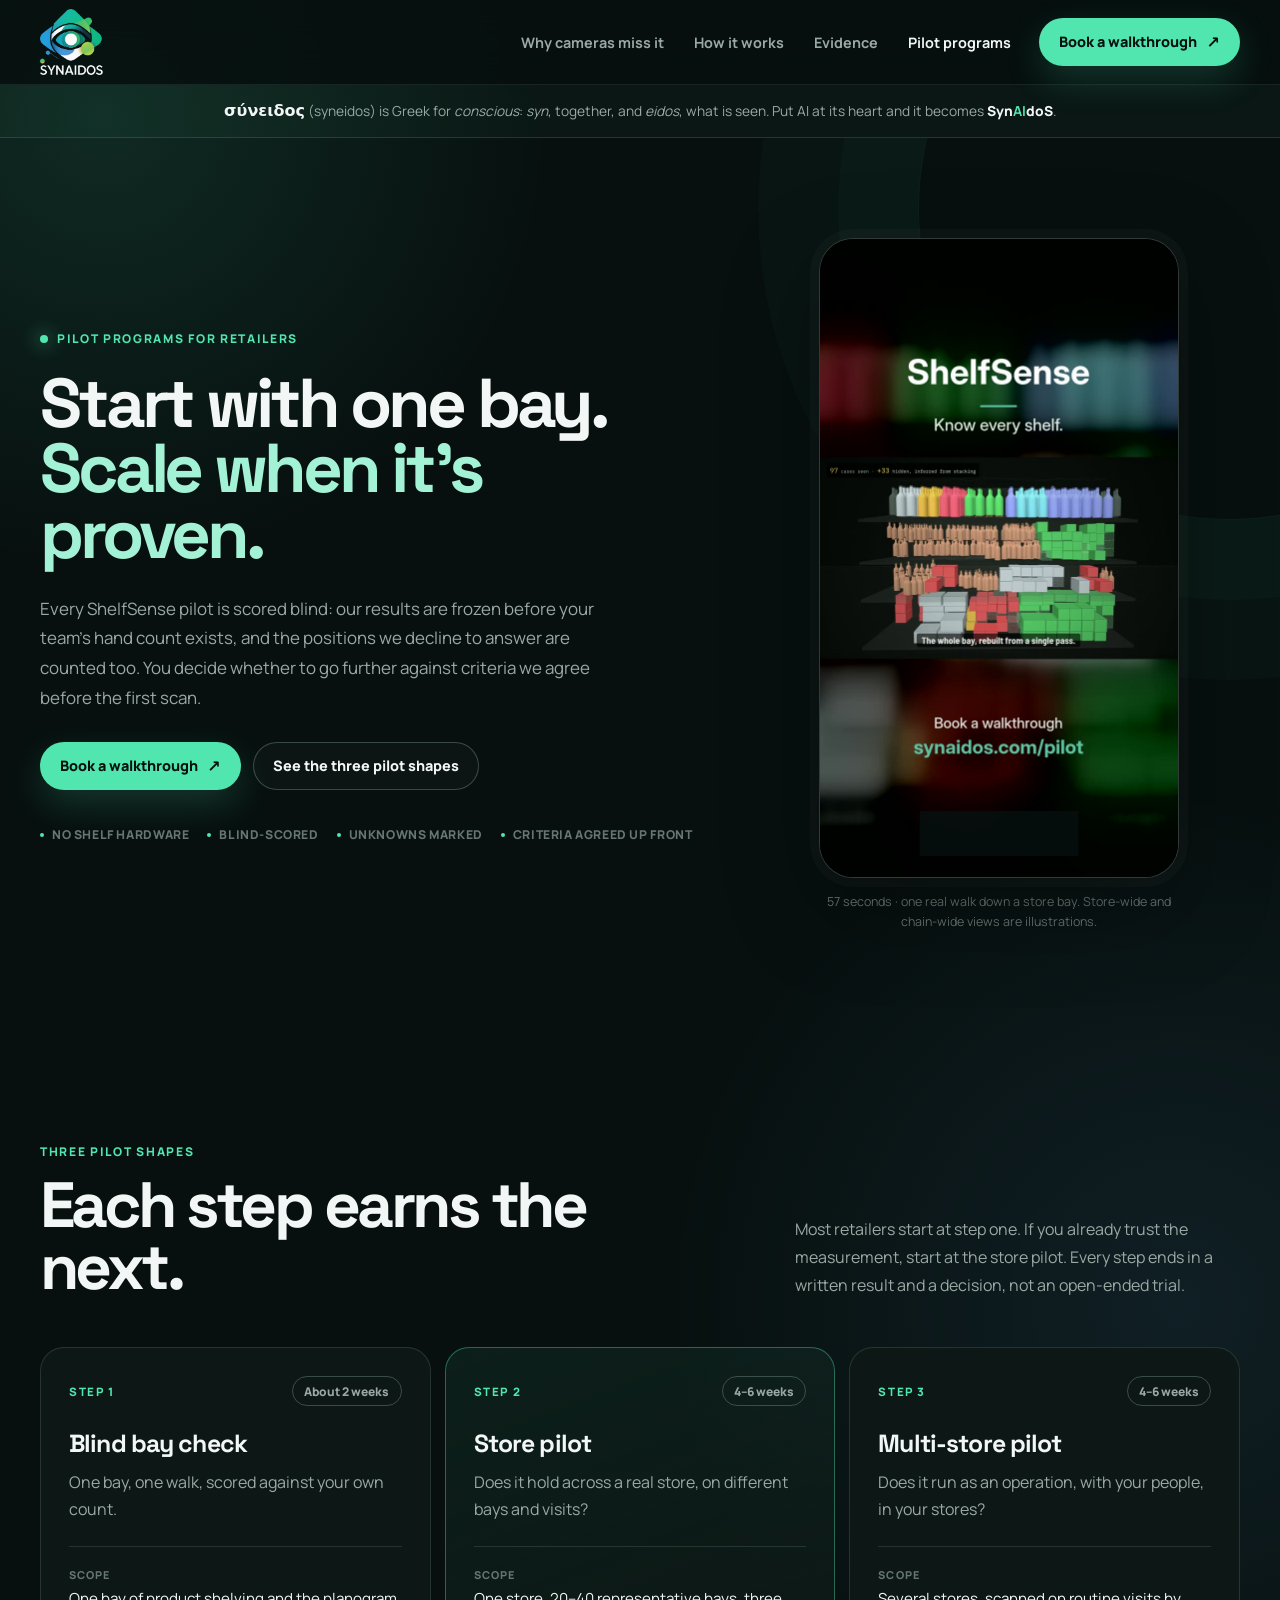
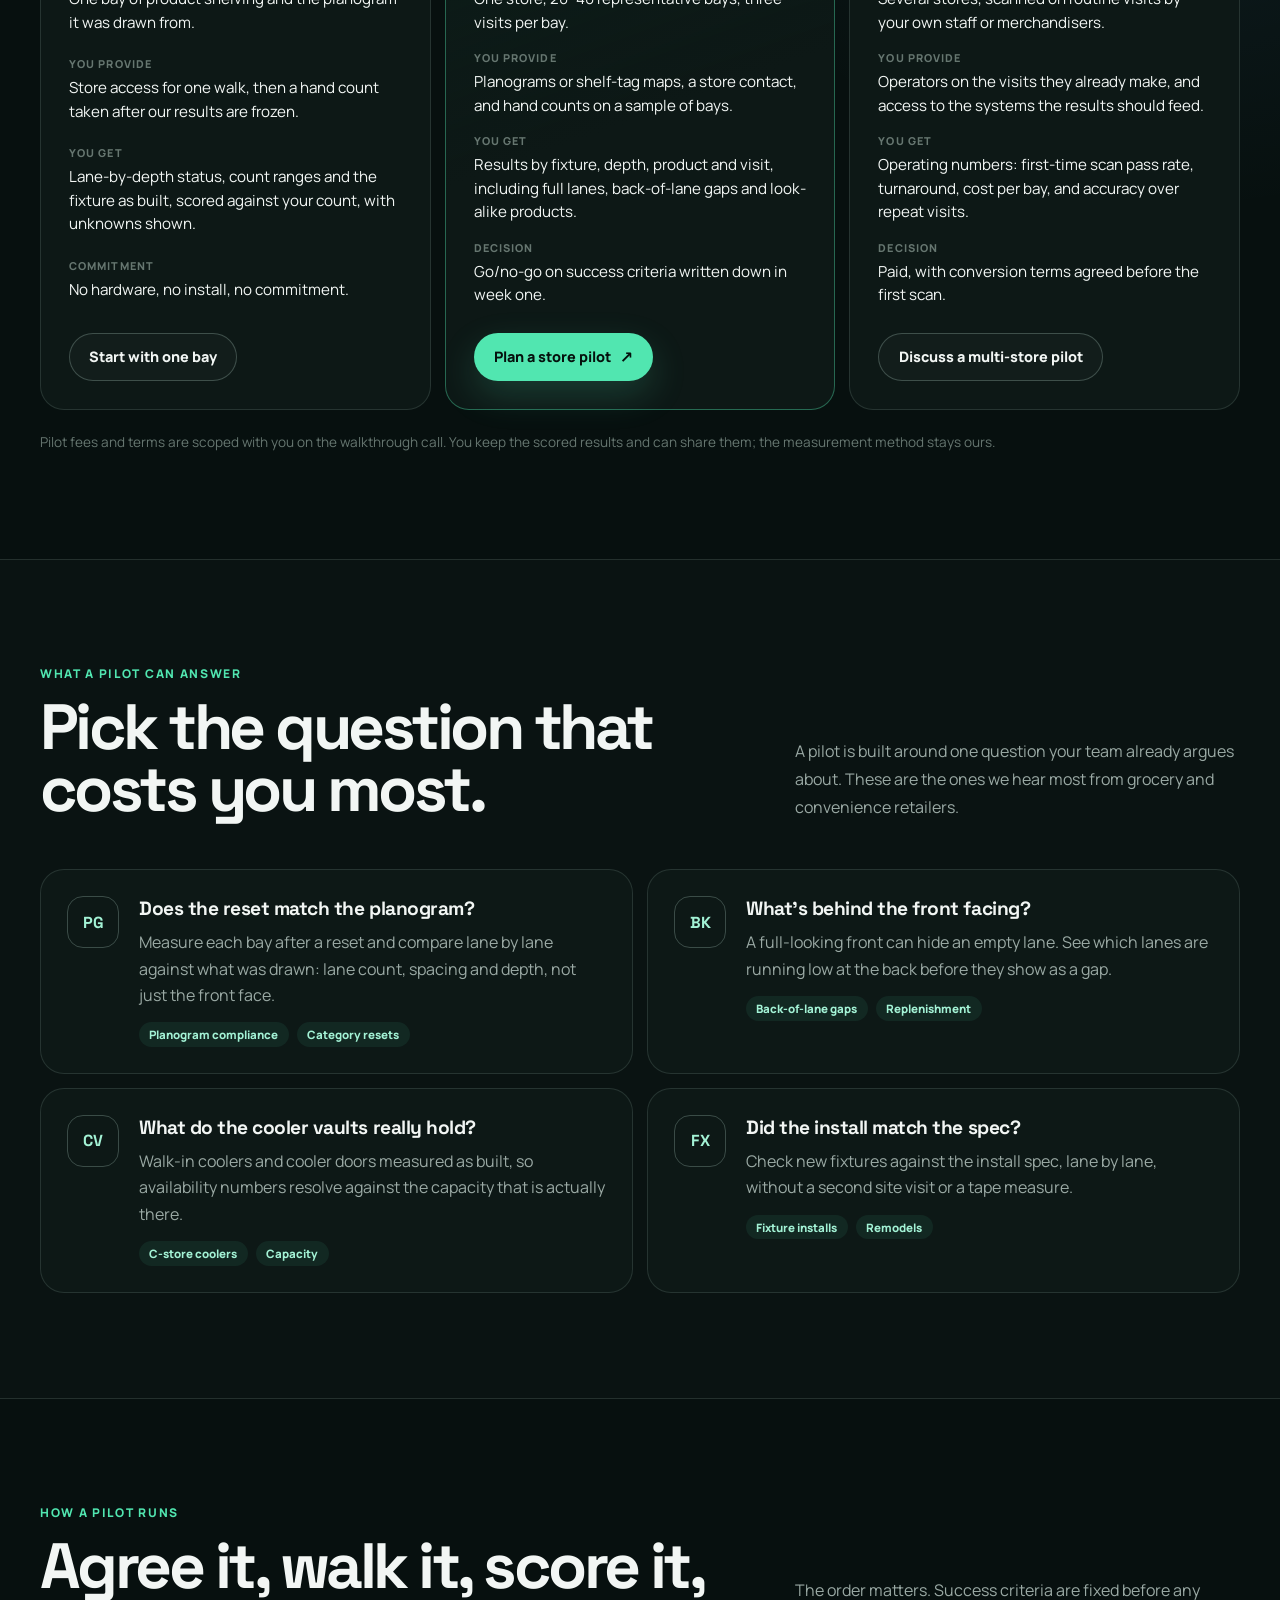
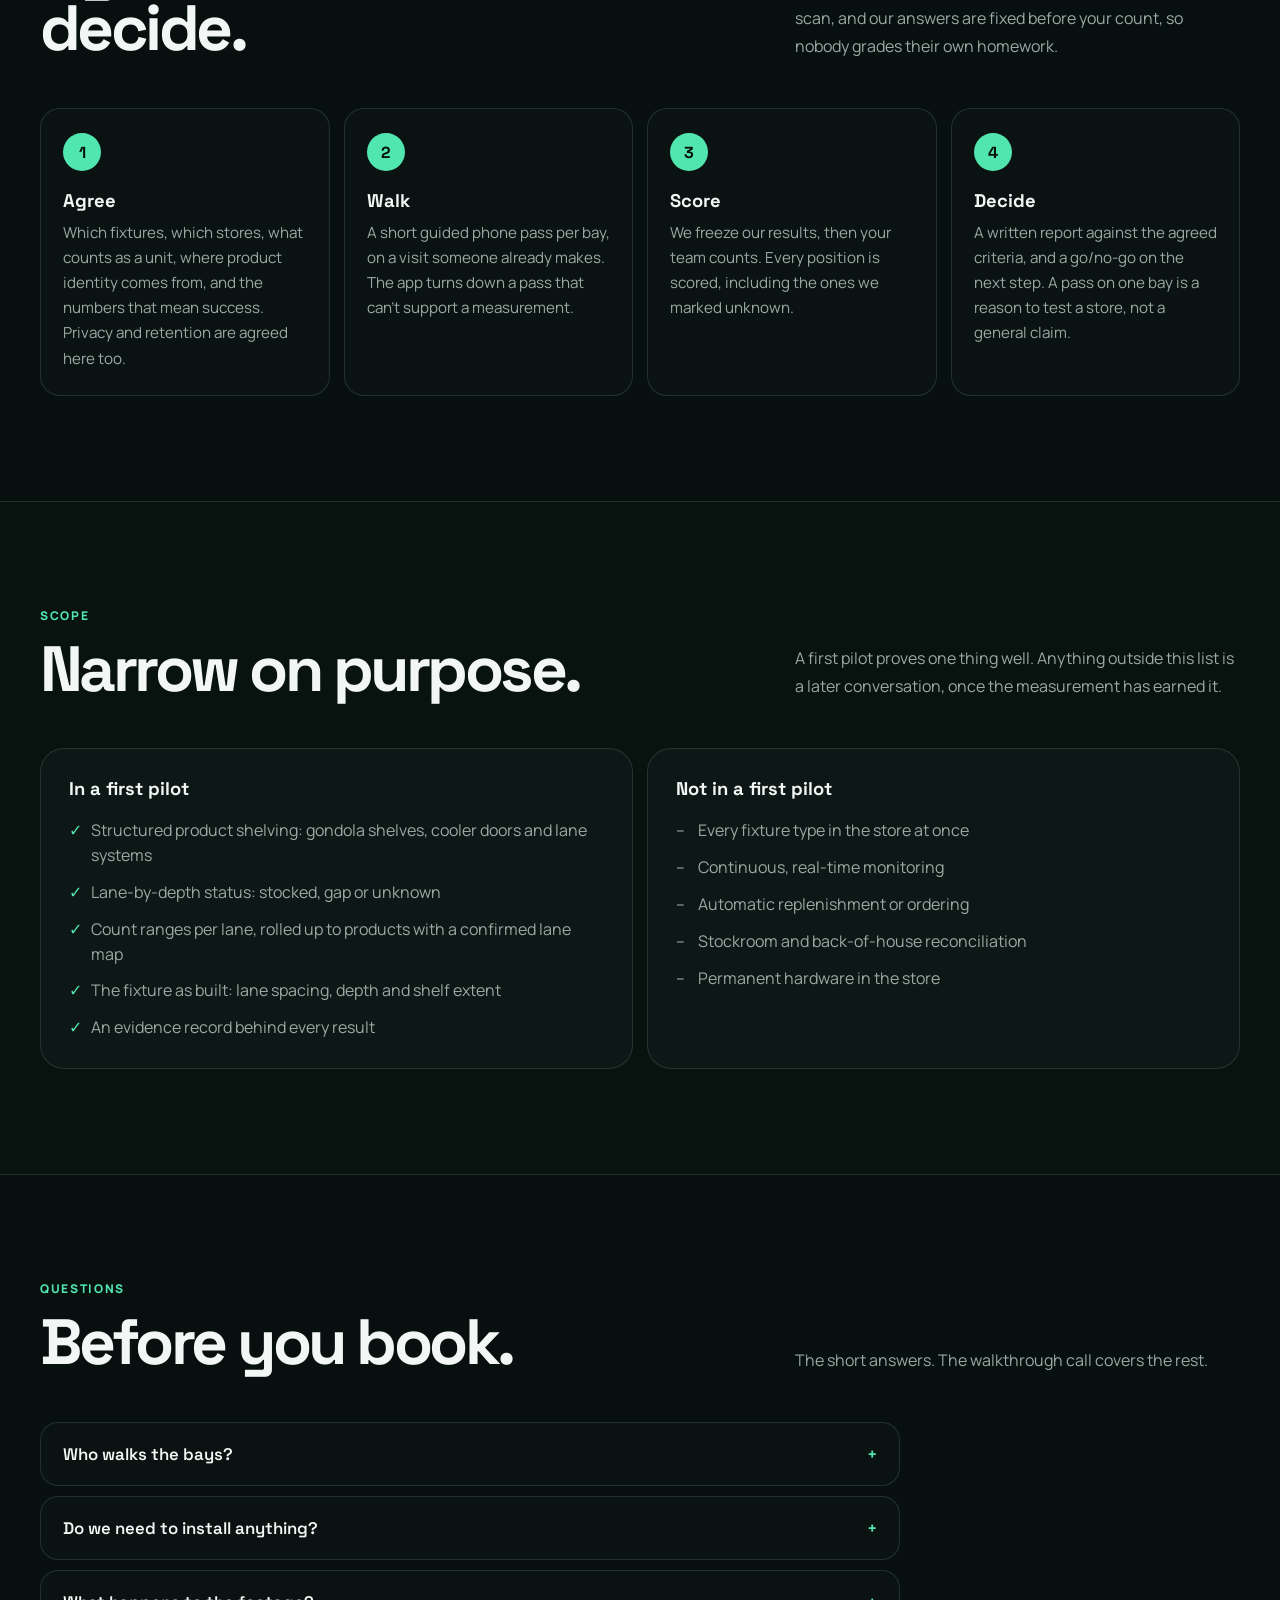
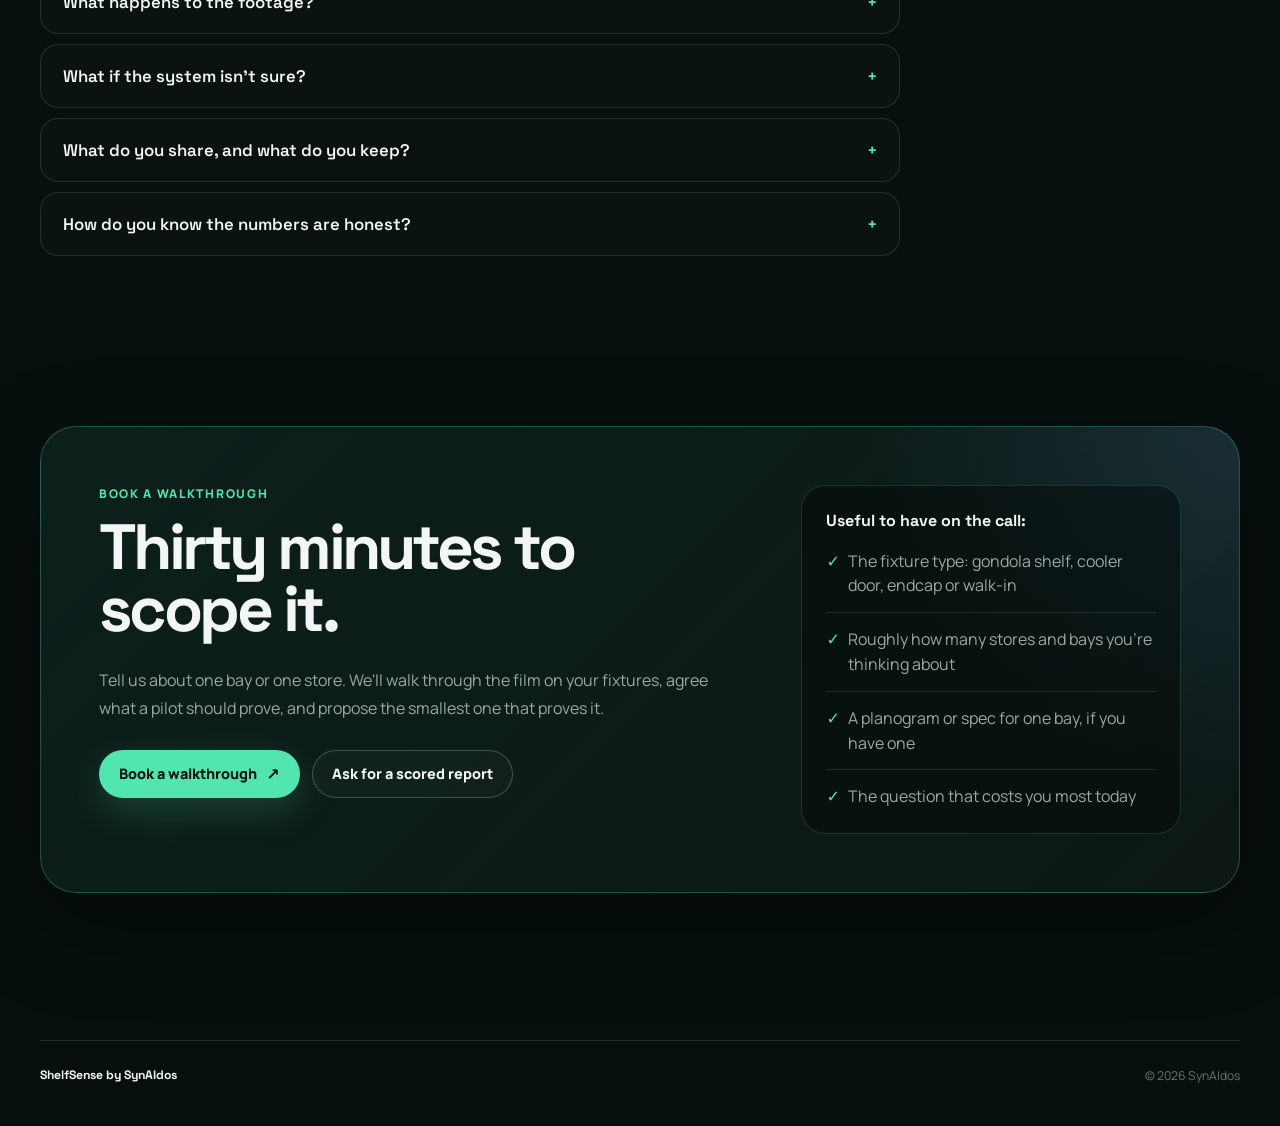
==== commit c1e755bf: "Home film, 3D five-shelf bay, open results and universal shelving - Home: the ShelfSense film after " ====
--- a/pilot/index.html
+++ b/pilot/index.html
@@ -9,7 +9,7 @@
   <meta property="og:title" content="ShelfSense pilot programs">
   <meta property="og:description" content="Start with one bay. Scale when it's proven. Pilot programs for retailers, scored blind against your own hand count.">
   <meta property="og:type" content="website">
-  <meta property="og:image" content="https://synaidos.com/pilot/media/shelfsense-film-poster.jpg">
+  <meta property="og:image" content="https://synaidos.com/media/shelfsense-film-poster.jpg">
   <link rel="icon" type="image/png" href="../myicon.png">
   <link rel="preconnect" href="https://fonts.googleapis.com">
   <link rel="preconnect" href="https://fonts.gstatic.com" crossorigin>
@@ -287,7 +287,7 @@
   </header>
 
   <main id="top">
-    <aside class="name-note" aria-label="About the name"><div class="shell"><p><span class="greek" lang="el">σύνειδος</span> (syneidos) is Greek for <em>conscious</em>: <em>syn</em>, together, and <em>eidos</em>, what is seen. Put AI at its heart and it becomes <span class="brandword">Syn<b>AI</b>dos</span>.</p></div></aside>
+    <aside class="name-note" aria-label="About the name"><div class="shell"><p><span class="greek" lang="el">σύνειδος</span> (syneidos) is Greek for <em>conscious</em>: <em>syn</em>, together, and <em>eidos</em>, what is seen. Put AI at its heart and it becomes <span class="brandword">Syn<b>AI</b>doS</span>.</p></div></aside>
     <section class="hero pilot-hero" aria-labelledby="hero-title">
       <div class="shell hero-grid">
         <div class="hero-copy">
@@ -299,12 +299,12 @@
         </div>
         <figure class="film">
           <div class="film-frame">
-            <video id="film" muted loop playsinline preload="metadata" poster="media/shelfsense-film-poster.jpg" aria-label="ShelfSense film: one phone walk down a beverage bay, rebuilt in 3D">
-              <source src="media/shelfsense-film-vertical.mp4" type="video/mp4">
+            <video id="film" muted loop playsinline preload="metadata" poster="../media/shelfsense-film-poster.jpg" aria-label="ShelfSense film: one phone walk down a store bay, rebuilt in 3D">
+              <source src="../media/shelfsense-film-vertical.mp4" type="video/mp4">
             </video>
             <button class="film-sound" id="film-sound" type="button">▶ Play with sound</button>
           </div>
-          <figcaption>57 seconds · one real walk down a beverage bay. Store-wide and chain-wide views are illustrations.</figcaption>
+          <figcaption>57 seconds · one real walk down a store bay. Store-wide and chain-wide views are illustrations.</figcaption>
         </figure>
       </div>
     </section>
@@ -321,7 +321,7 @@
             <h3>Blind bay check</h3>
             <p class="tier-lede">One bay, one walk, scored against your own count.</p>
             <dl>
-              <div><dt>Scope</dt><dd>One bay of gravity-feed beverage shelving and the planogram it was drawn from.</dd></div>
+              <div><dt>Scope</dt><dd>One bay of product shelving and the planogram it was drawn from.</dd></div>
               <div><dt>You provide</dt><dd>Store access for one walk, then a hand count taken after our results are frozen.</dd></div>
               <div><dt>You get</dt><dd>Lane-by-depth status, count ranges and the fixture as built, scored against your count, with unknowns shown.</dd></div>
               <div><dt>Commitment</dt><dd>No hardware, no install, no commitment.</dd></div>
@@ -333,7 +333,7 @@
             <h3>Store pilot</h3>
             <p class="tier-lede">Does it hold across a real store, on different bays and visits?</p>
             <dl>
-              <div><dt>Scope</dt><dd>One store, 20–40 representative beverage bays, three visits per bay.</dd></div>
+              <div><dt>Scope</dt><dd>One store, 20–40 representative bays, three visits per bay.</dd></div>
               <div><dt>You provide</dt><dd>Planograms or shelf-tag maps, a store contact, and hand counts on a sample of bays.</dd></div>
               <div><dt>You get</dt><dd>Results by fixture, depth, product and visit, including full lanes, back-of-lane gaps and look-alike products.</dd></div>
               <div><dt>Decision</dt><dd>Go/no-go on success criteria written down in week one.</dd></div>
@@ -353,7 +353,7 @@
             <a class="button secondary" href="mailto:hello@synaidos.com?subject=ShelfSense%20pilot%20%E2%80%94%20multi-store%20pilot">Discuss a multi-store pilot</a>
           </article>
         </div>
-        <p class="ladder-note">Pilot fees and terms are scoped with you on the walkthrough call. Results are shared under NDA.</p>
+        <p class="ladder-note">Pilot fees and terms are scoped with you on the walkthrough call. You keep the scored results and can share them; the measurement method stays ours.</p>
       </div>
     </section>
 
@@ -361,12 +361,12 @@
       <div class="shell">
         <div class="section-heading">
           <div><div class="section-kicker">What a pilot can answer</div><h2 id="shapes-title">Pick the question that costs you most.</h2></div>
-          <p>A pilot is built around one question your team already argues about. These are the ones we hear most from beverage and convenience retailers.</p>
+          <p>A pilot is built around one question your team already argues about. These are the ones we hear most from grocery and convenience retailers.</p>
         </div>
         <div class="shape-grid">
           <article class="shape"><div class="shape-icon">PG</div><div><h3>Does the reset match the planogram?</h3><p>Measure each bay after a reset and compare lane by lane against what was drawn: lane count, spacing and depth, not just the front face.</p><div class="shape-tags"><span>Planogram compliance</span><span>Category resets</span></div></div></article>
           <article class="shape"><div class="shape-icon">BK</div><div><h3>What's behind the front facing?</h3><p>A full-looking front can hide an empty lane. See which lanes are running low at the back before they show as a gap.</p><div class="shape-tags"><span>Back-of-lane gaps</span><span>Replenishment</span></div></div></article>
-          <article class="shape"><div class="shape-icon">CV</div><div><h3>What do the cooler vaults really hold?</h3><p>Walk-in coolers and gravity-feed doors measured as built, so availability numbers resolve against the capacity that is actually there.</p><div class="shape-tags"><span>C-store coolers</span><span>Capacity</span></div></div></article>
+          <article class="shape"><div class="shape-icon">CV</div><div><h3>What do the cooler vaults really hold?</h3><p>Walk-in coolers and cooler doors measured as built, so availability numbers resolve against the capacity that is actually there.</p><div class="shape-tags"><span>C-store coolers</span><span>Capacity</span></div></div></article>
           <article class="shape"><div class="shape-icon">FX</div><div><h3>Did the install match the spec?</h3><p>Check new fixtures against the install spec, lane by lane, without a second site visit or a tape measure.</p><div class="shape-tags"><span>Fixture installs</span><span>Remodels</span></div></div></article>
         </div>
       </div>
@@ -394,8 +394,8 @@
           <p>A first pilot proves one thing well. Anything outside this list is a later conversation, once the measurement has earned it.</p>
         </div>
         <div class="split">
-          <div class="split-card"><h3>In a first pilot</h3><ul><li>Structured beverage fixtures: gravity-feed shelving and cooler doors</li><li>Lane-by-depth status: stocked, gap or unknown</li><li>Count ranges per lane, rolled up to products with a confirmed lane map</li><li>The fixture as built: lane spacing, depth and shelf extent</li><li>An evidence record behind every result</li></ul></div>
-          <div class="split-card out"><h3>Not in a first pilot</h3><ul><li>Every category and fixture type in the store</li><li>Continuous, real-time monitoring</li><li>Automatic replenishment or ordering</li><li>Stockroom and back-of-house reconciliation</li><li>Permanent hardware in the store</li></ul></div>
+          <div class="split-card"><h3>In a first pilot</h3><ul><li>Structured product shelving: gondola shelves, cooler doors and lane systems</li><li>Lane-by-depth status: stocked, gap or unknown</li><li>Count ranges per lane, rolled up to products with a confirmed lane map</li><li>The fixture as built: lane spacing, depth and shelf extent</li><li>An evidence record behind every result</li></ul></div>
+          <div class="split-card out"><h3>Not in a first pilot</h3><ul><li>Every fixture type in the store at once</li><li>Continuous, real-time monitoring</li><li>Automatic replenishment or ordering</li><li>Stockroom and back-of-house reconciliation</li><li>Permanent hardware in the store</li></ul></div>
         </div>
       </div>
     </section>
@@ -411,6 +411,7 @@
           <details><summary>Do we need to install anything?</summary><p>No. A pilot needs a phone and store access. There are no shelf sensors, fixed cameras or network changes.</p></details>
           <details><summary>What happens to the footage?</summary><p>Retention, who can see footage and where it is stored are written into the pilot agreement before the first scan. Results and reports are yours.</p></details>
           <details><summary>What if the system isn't sure?</summary><p>It says so. Positions it can't support are marked unknown and scored as part of the result, not dropped. Passes too poor to measure are rejected at capture.</p></details>
+          <details><summary>What do you share, and what do you keep?</summary><p>The results are yours: the scored report, the unknowns and the evidence behind each call, to share with whoever you like. What we keep proprietary is the method: how the capture is guided and how the measurement is made.</p></details>
           <details><summary>How do you know the numbers are honest?</summary><p>Our results are frozen before your hand count exists, then scored against it. You hold the truth until we've committed to an answer.</p></details>
         </div>
       </div>
@@ -418,8 +419,8 @@
 
     <section class="pilot" id="book" aria-labelledby="book-title">
       <div class="shell"><div class="pilot-panel">
-        <div class="cta-copy"><div class="section-kicker">Book a walkthrough</div><h2 id="book-title">Thirty minutes to scope it.</h2><p>Tell us about one bay or one store. We'll walk through the film on your fixtures, agree what a pilot should prove, and propose the smallest one that proves it.</p><div class="cta-actions"><a class="button primary" href="mailto:hello@synaidos.com?subject=ShelfSense%20%E2%80%94%20book%20a%20pilot%20walkthrough">Book a walkthrough</a><a class="button secondary" href="mailto:hello@synaidos.com?subject=ShelfSense%20%E2%80%94%20results%20under%20NDA">Request results under NDA</a></div></div>
-        <aside class="pilot-includes" aria-label="What to bring to the call"><h3>Useful to have on the call:</h3><ul><li>The fixture type: gravity-feed shelf, cooler door or walk-in</li><li>Roughly how many stores and bays you're thinking about</li><li>A planogram or spec for one bay, if you have one</li><li>The question that costs you most today</li></ul></aside>
+        <div class="cta-copy"><div class="section-kicker">Book a walkthrough</div><h2 id="book-title">Thirty minutes to scope it.</h2><p>Tell us about one bay or one store. We'll walk through the film on your fixtures, agree what a pilot should prove, and propose the smallest one that proves it.</p><div class="cta-actions"><a class="button primary" href="mailto:hello@synaidos.com?subject=ShelfSense%20%E2%80%94%20book%20a%20pilot%20walkthrough">Book a walkthrough</a><a class="button secondary" href="mailto:hello@synaidos.com?subject=ShelfSense%20%E2%80%94%20a%20scored%20report">Ask for a scored report</a></div></div>
+        <aside class="pilot-includes" aria-label="What to bring to the call"><h3>Useful to have on the call:</h3><ul><li>The fixture type: gondola shelf, cooler door, endcap or walk-in</li><li>Roughly how many stores and bays you're thinking about</li><li>A planogram or spec for one bay, if you have one</li><li>The question that costs you most today</li></ul></aside>
       </div></div>
     </section>
   </main>
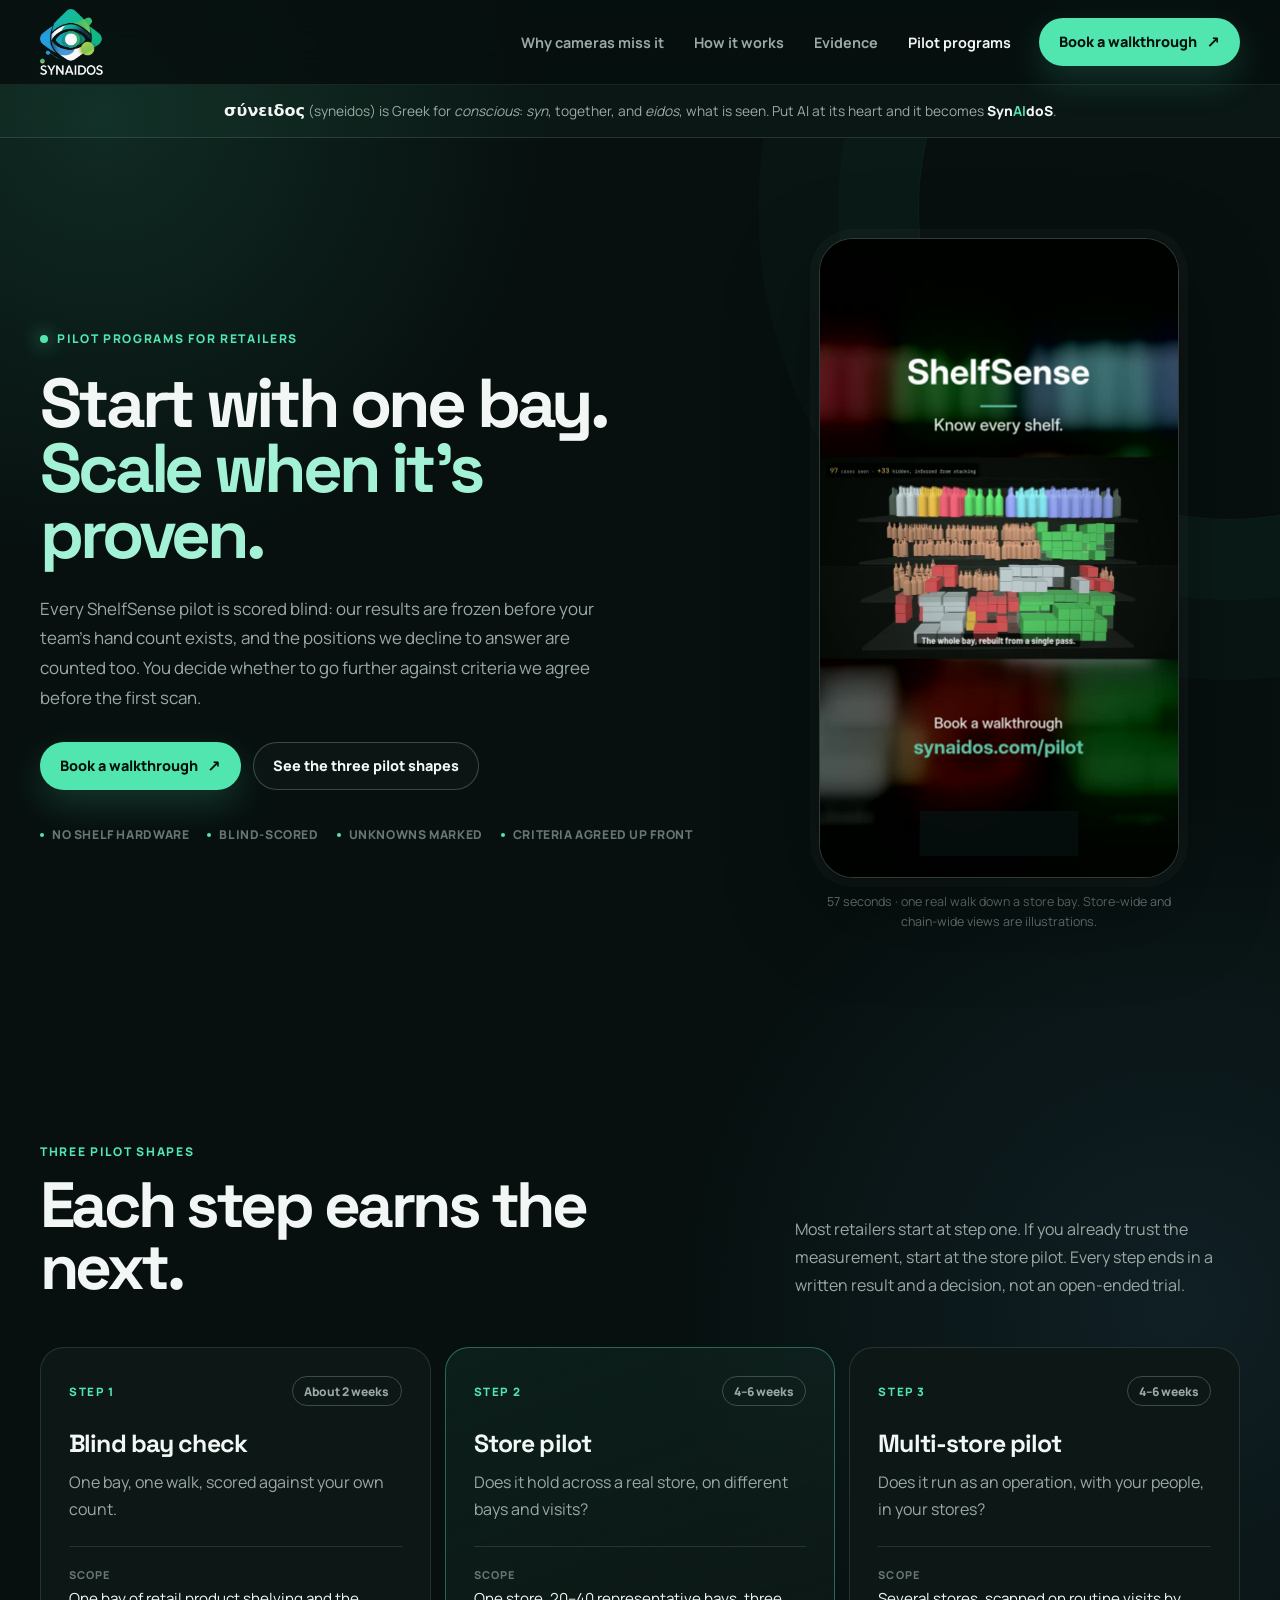
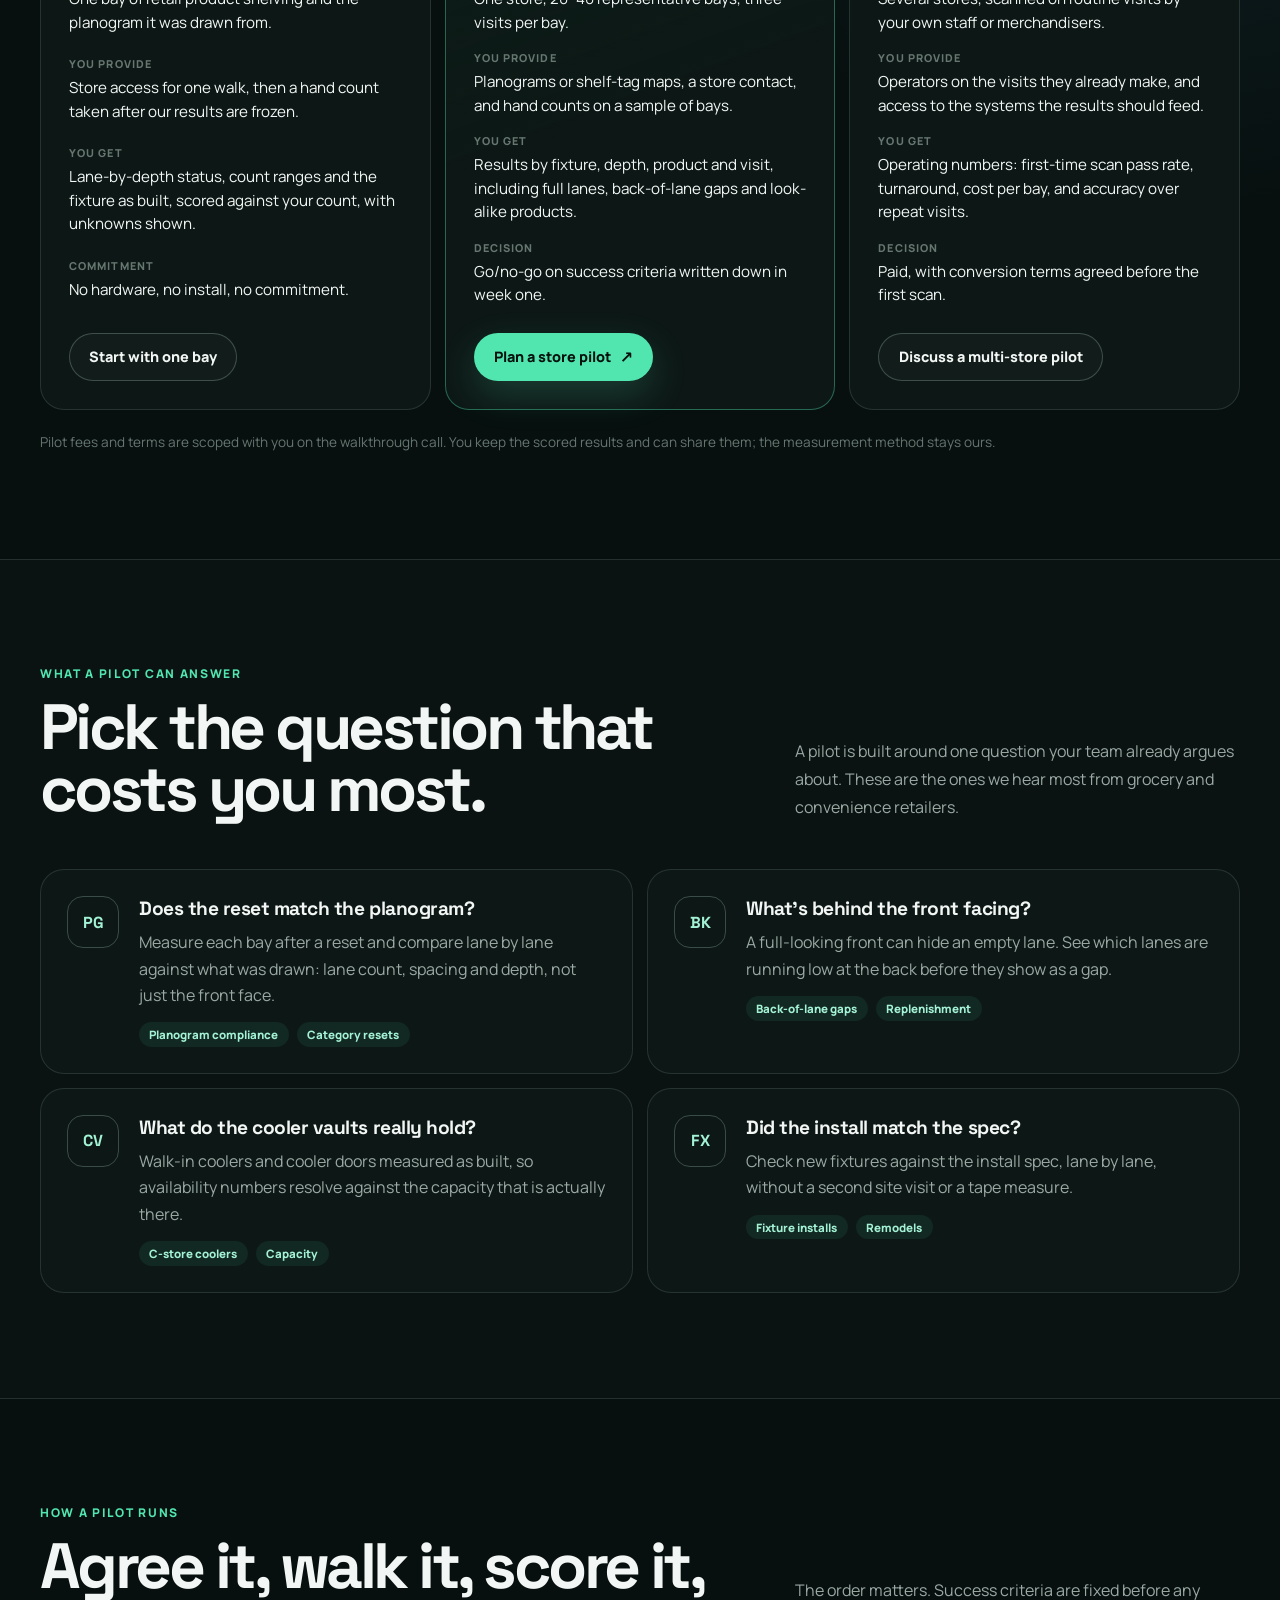
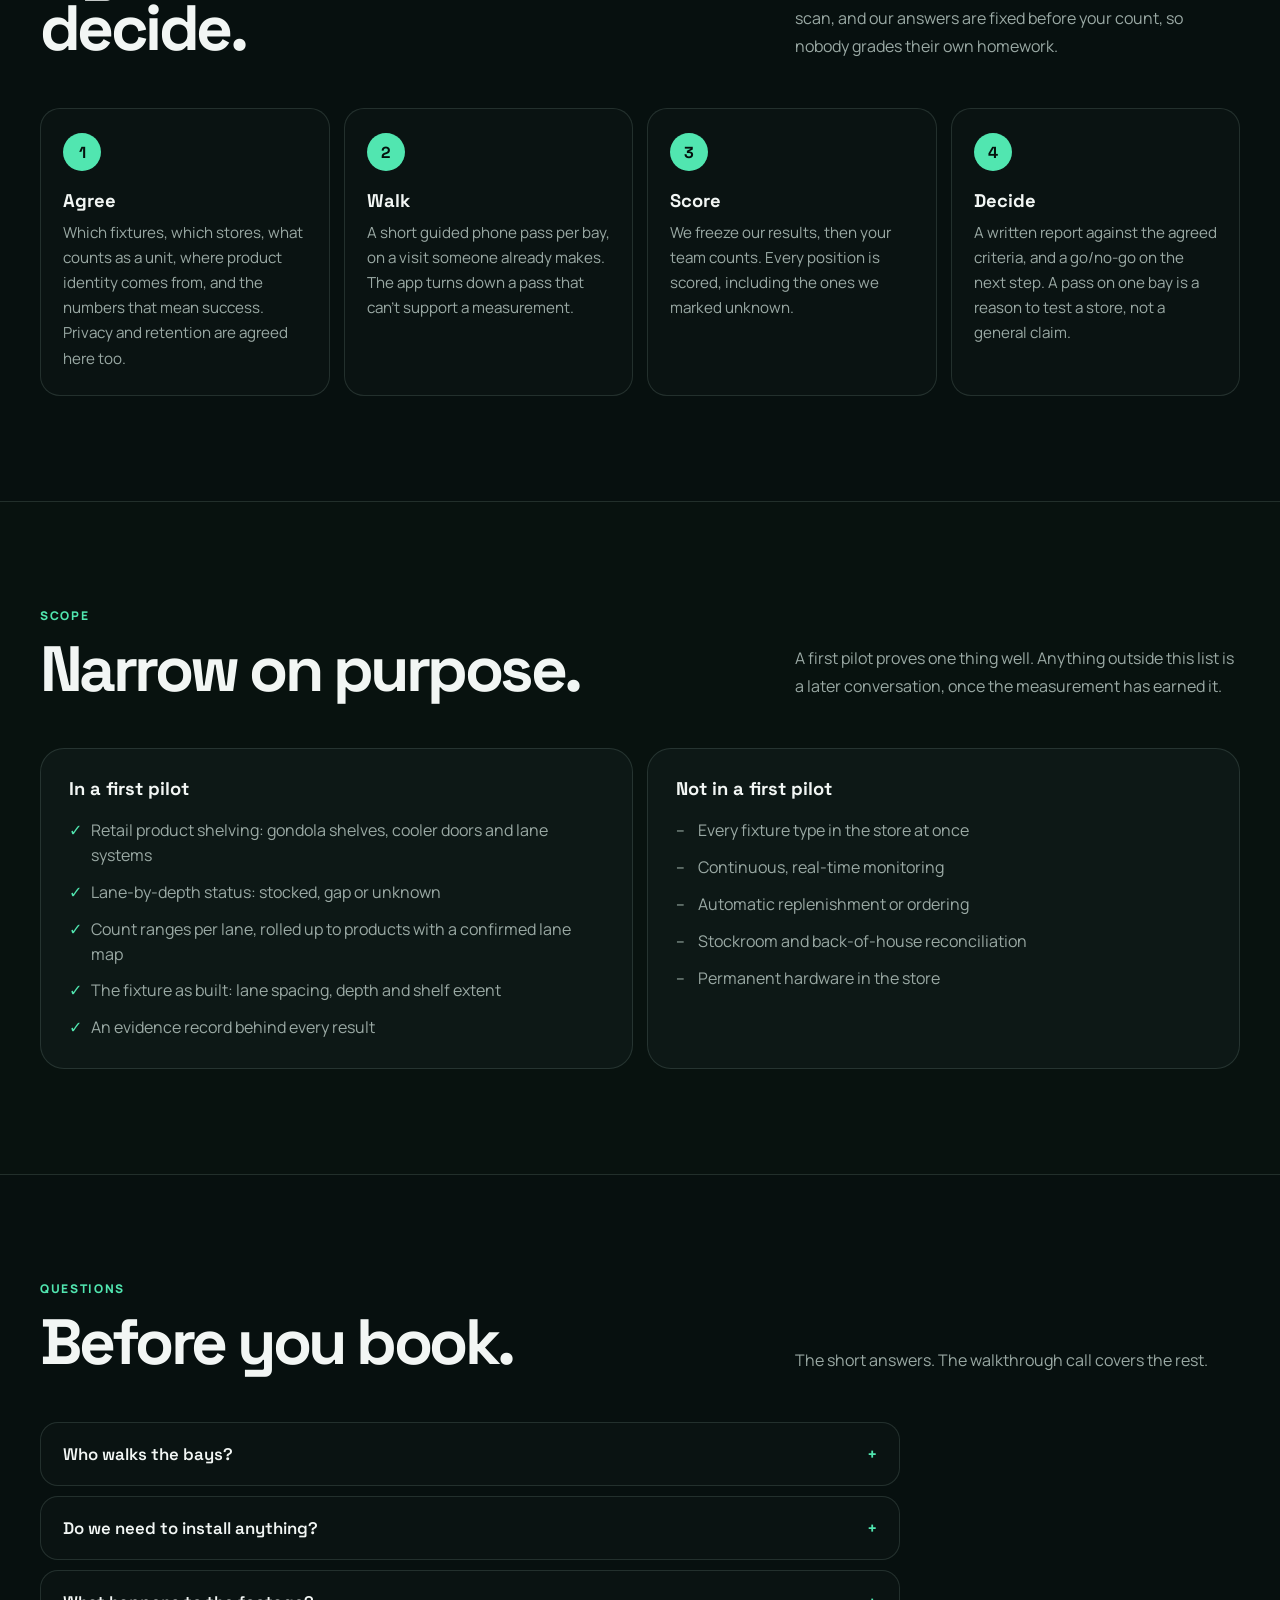
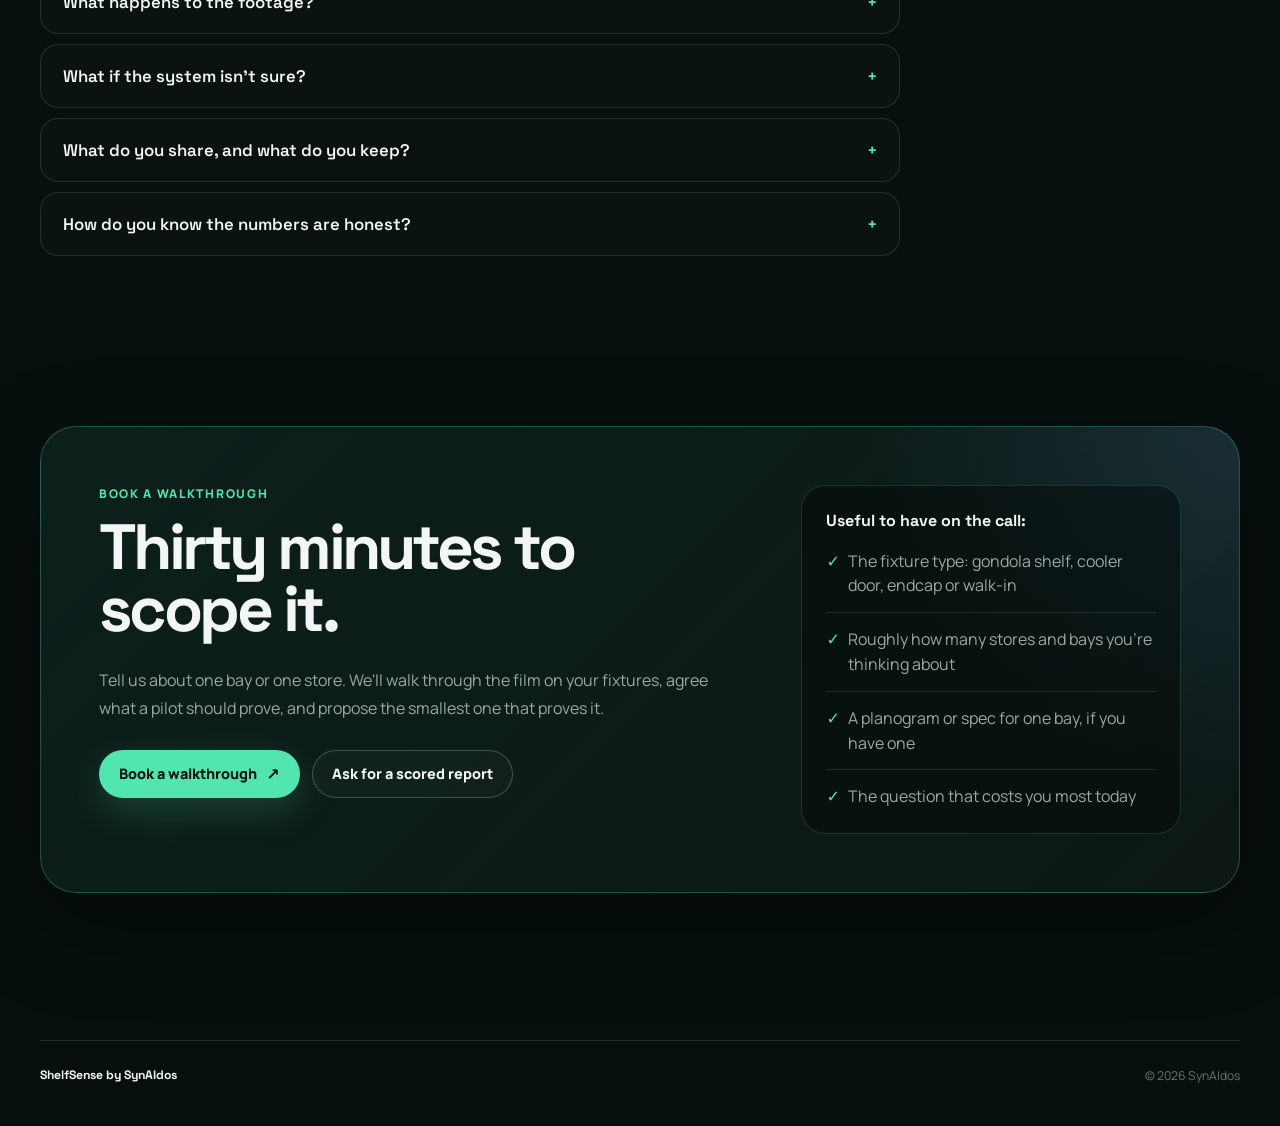
==== commit 1ca328ca: "Say retail product shelving everywhere" ====
--- a/pilot/index.html
+++ b/pilot/index.html
@@ -321,7 +321,7 @@
             <h3>Blind bay check</h3>
             <p class="tier-lede">One bay, one walk, scored against your own count.</p>
             <dl>
-              <div><dt>Scope</dt><dd>One bay of product shelving and the planogram it was drawn from.</dd></div>
+              <div><dt>Scope</dt><dd>One bay of retail product shelving and the planogram it was drawn from.</dd></div>
               <div><dt>You provide</dt><dd>Store access for one walk, then a hand count taken after our results are frozen.</dd></div>
               <div><dt>You get</dt><dd>Lane-by-depth status, count ranges and the fixture as built, scored against your count, with unknowns shown.</dd></div>
               <div><dt>Commitment</dt><dd>No hardware, no install, no commitment.</dd></div>
@@ -394,7 +394,7 @@
           <p>A first pilot proves one thing well. Anything outside this list is a later conversation, once the measurement has earned it.</p>
         </div>
         <div class="split">
-          <div class="split-card"><h3>In a first pilot</h3><ul><li>Structured product shelving: gondola shelves, cooler doors and lane systems</li><li>Lane-by-depth status: stocked, gap or unknown</li><li>Count ranges per lane, rolled up to products with a confirmed lane map</li><li>The fixture as built: lane spacing, depth and shelf extent</li><li>An evidence record behind every result</li></ul></div>
+          <div class="split-card"><h3>In a first pilot</h3><ul><li>Retail product shelving: gondola shelves, cooler doors and lane systems</li><li>Lane-by-depth status: stocked, gap or unknown</li><li>Count ranges per lane, rolled up to products with a confirmed lane map</li><li>The fixture as built: lane spacing, depth and shelf extent</li><li>An evidence record behind every result</li></ul></div>
           <div class="split-card out"><h3>Not in a first pilot</h3><ul><li>Every fixture type in the store at once</li><li>Continuous, real-time monitoring</li><li>Automatic replenishment or ordering</li><li>Stockroom and back-of-house reconciliation</li><li>Permanent hardware in the store</li></ul></div>
         </div>
       </div>
